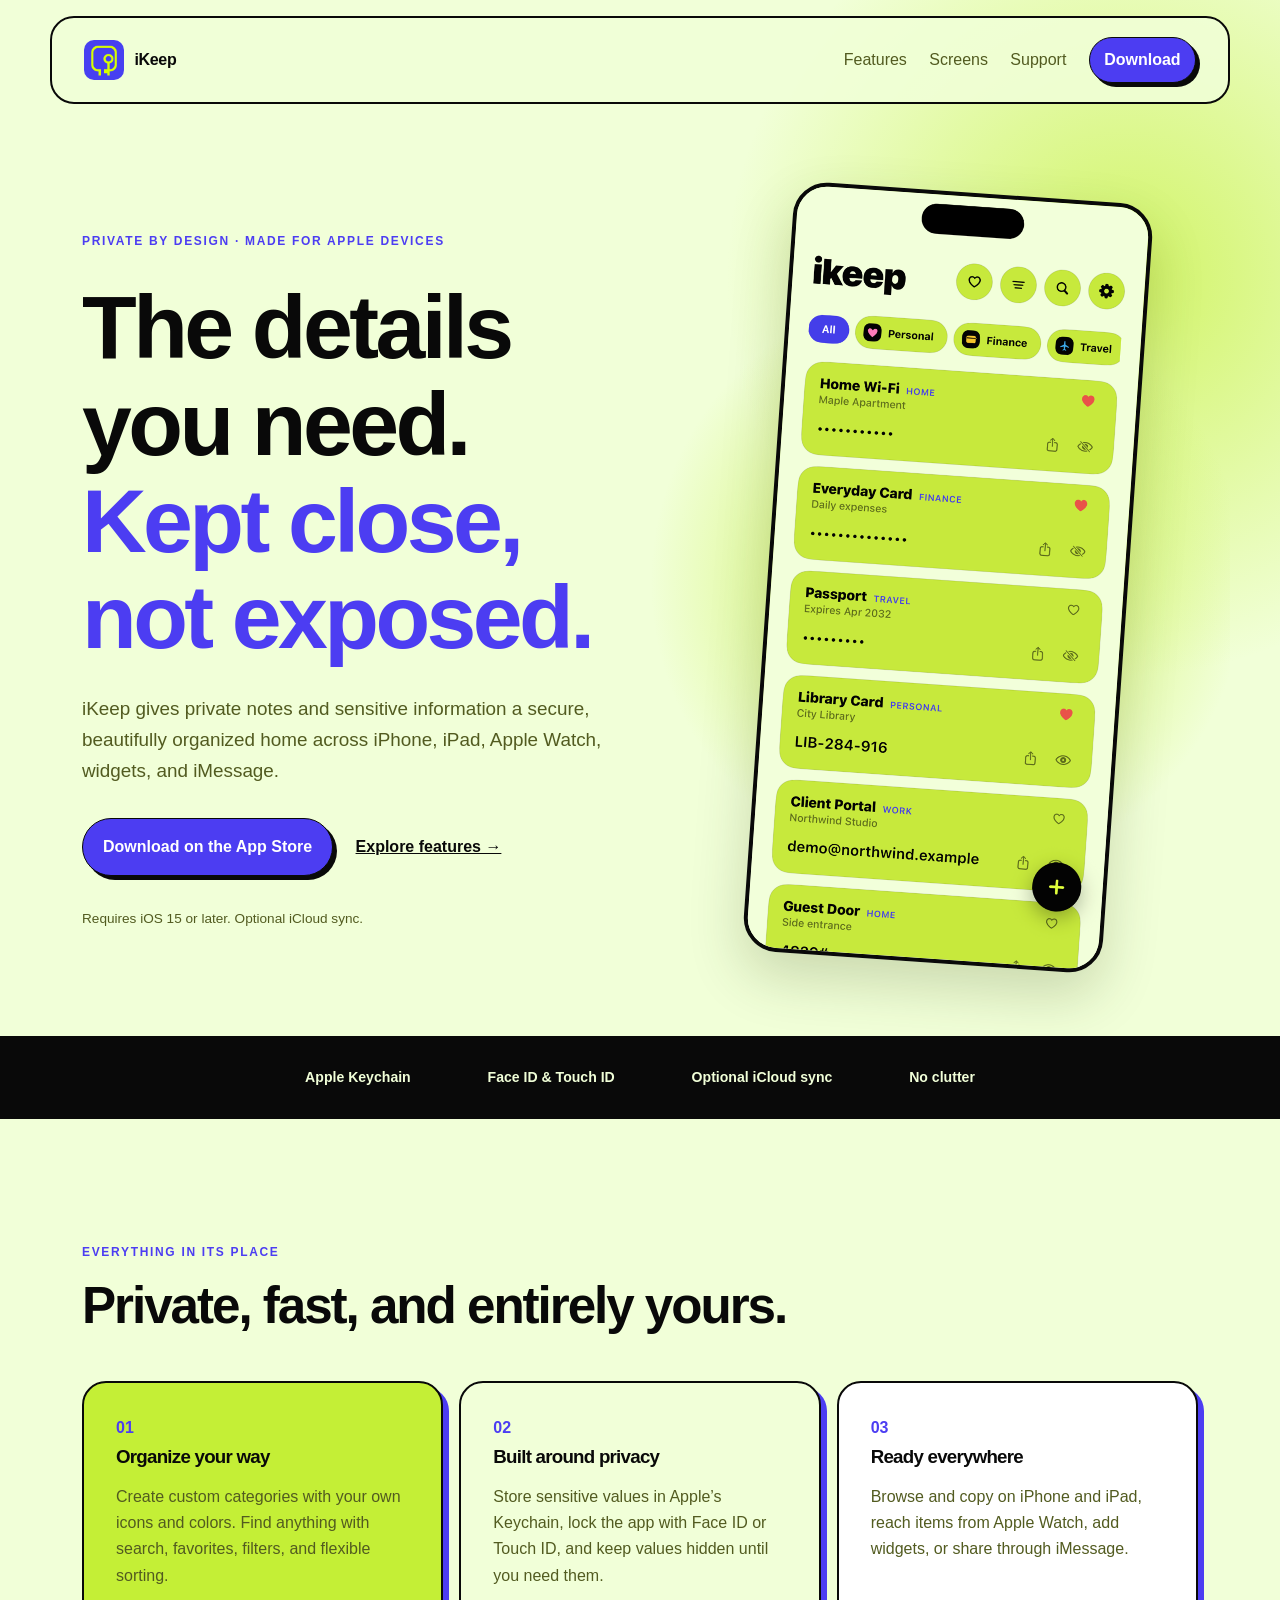
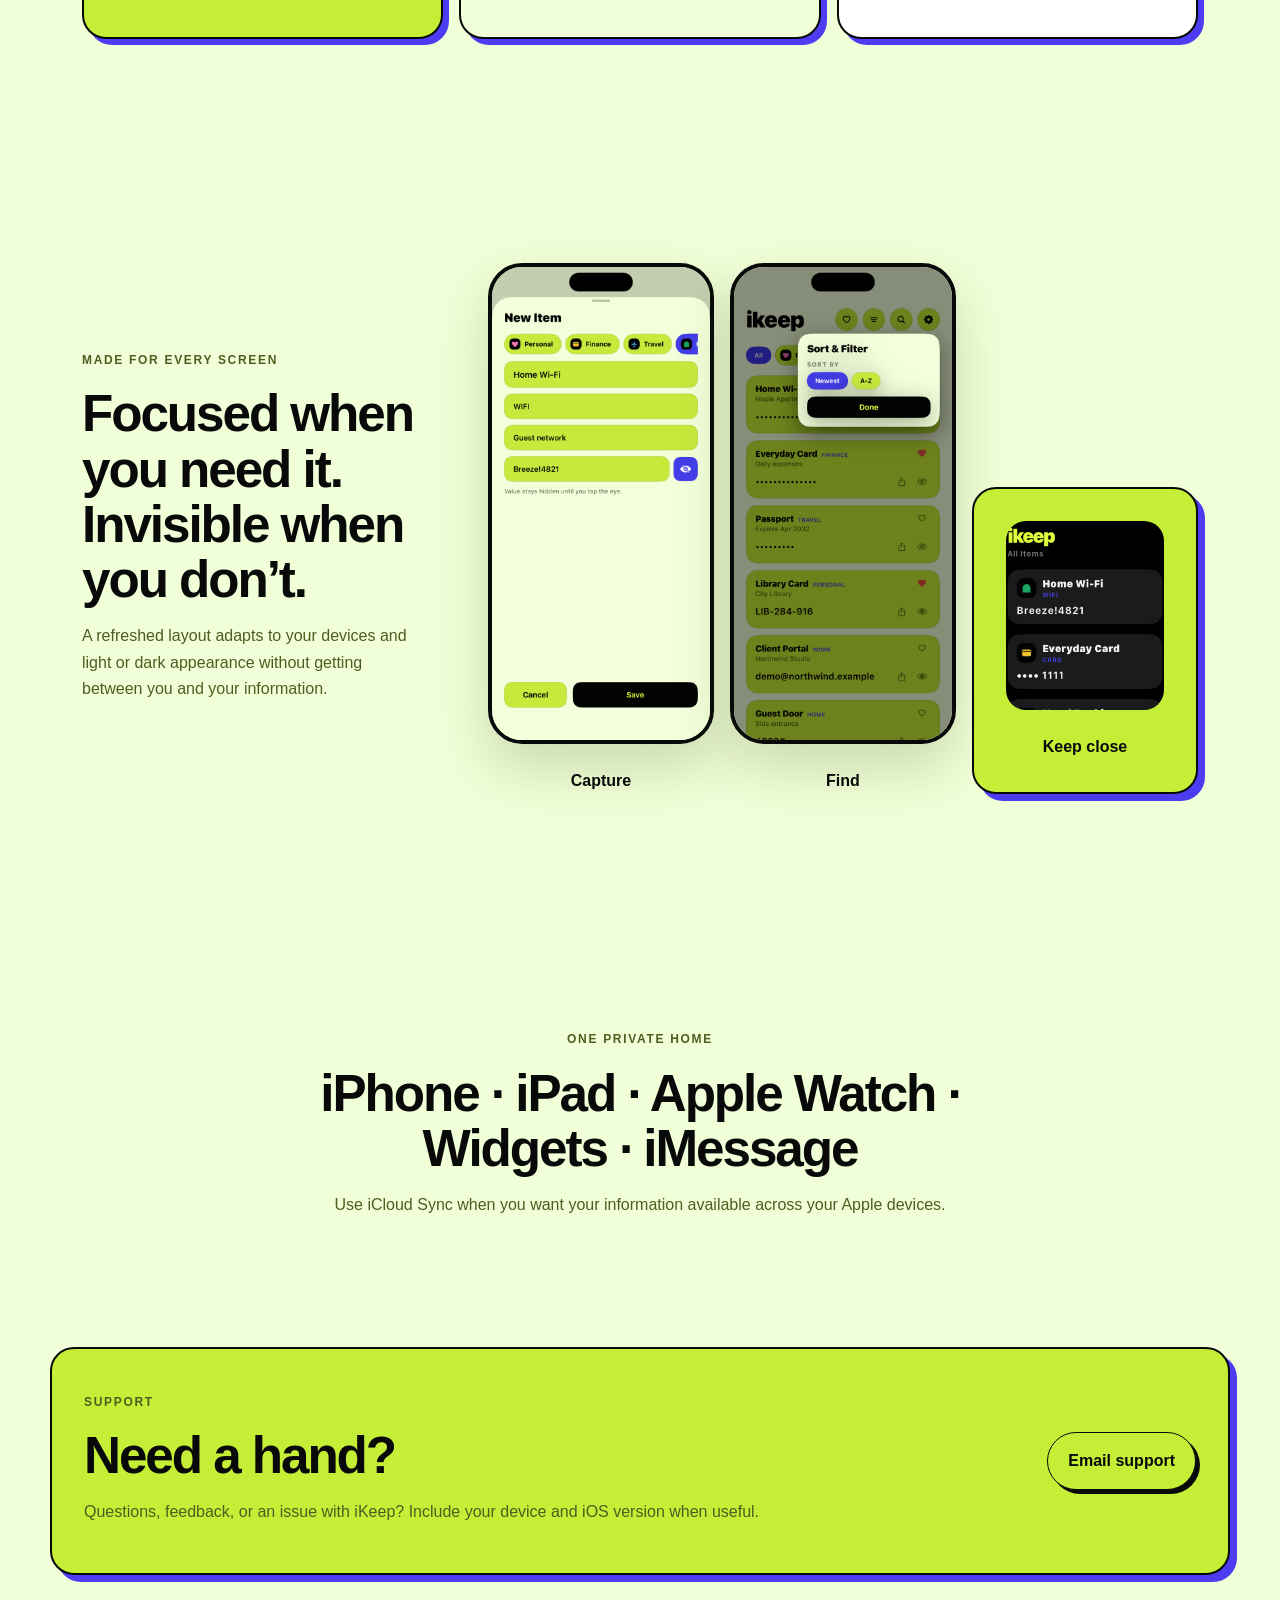
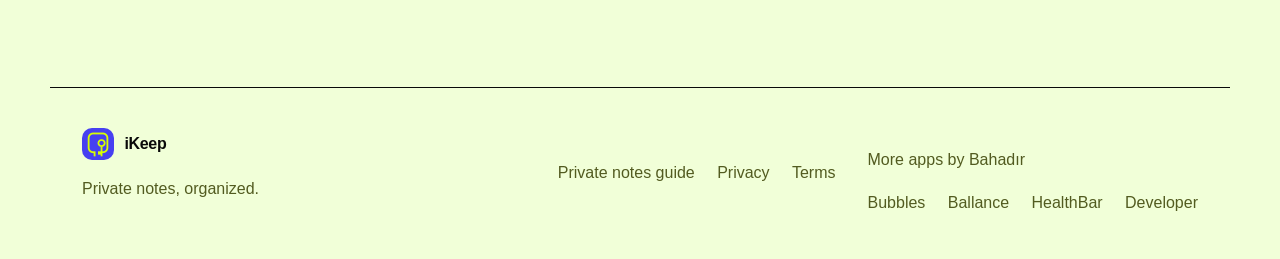
==== index.html @ 70a7da5b "Improve technical SEO and add private notes guide" ====
<!doctype html>
<html lang="en"><head><meta charset="utf-8"><meta name="viewport" content="width=device-width,initial-scale=1"><title>iKeep — Private Notes App for iPhone &amp; Apple Watch</title><meta name="description" content="Organize private notes and sensitive details with Apple Keychain, Face ID, optional iCloud sync, widgets, and Apple Watch access."><meta name="theme-color" content="#f1ffd8"><meta property="og:type" content="website"><meta property="og:site_name" content="iKeep"><meta property="og:locale" content="en_US"><meta property="og:title" content="iKeep — Private Notes App for Apple Devices"><meta property="og:description" content="Keep important personal information protected, organized, and ready across your Apple devices."><meta property="og:image" content="https://ikeep.bahadirsonmez.com/assets/images/og-image.png"><meta property="og:image:width" content="1200"><meta property="og:image:height" content="630"><meta property="og:image:alt" content="iKeep private notes app"><meta property="og:url" content="https://ikeep.bahadirsonmez.com/"><meta name="twitter:card" content="summary_large_image"><meta name="twitter:title" content="iKeep — Private Notes App for Apple Devices"><meta name="twitter:description" content="Private notes protected with Apple Keychain and biometric lock, available across your Apple devices."><meta name="twitter:image" content="https://ikeep.bahadirsonmez.com/assets/images/og-image.png"><meta name="twitter:image:alt" content="iKeep private notes app"><meta name="apple-itunes-app" content="app-id=6502346775, app-argument=https://ikeep.bahadirsonmez.com/"><link rel="canonical" href="https://ikeep.bahadirsonmez.com/"><link rel="icon" href="/assets/images/favicon.png"><link rel="stylesheet" href="/assets/site.css"><link rel="stylesheet" href="/assets/app-theme.css"><script type="application/ld+json">{"@context":"https://schema.org","@type":"SoftwareApplication","name":"iKeep","applicationCategory":"UtilitiesApplication","operatingSystem":"iOS 15 or later, iPadOS, watchOS","description":"A private notes app for organizing sensitive personal details across Apple devices with Apple Keychain, biometric lock, and optional iCloud sync.","image":"https://ikeep.bahadirsonmez.com/assets/images/app-icon.png","url":"https://ikeep.bahadirsonmez.com/","downloadUrl":"https://apps.apple.com/app/id6502346775","installUrl":"https://apps.apple.com/app/id6502346775","offers":{"@type":"Offer","price":"0","priceCurrency":"USD"},"author":{"@type":"Person","name":"Bahadır Sönmez","url":"https://bahadirsonmez.com/"}}</script></head>
<body><a class="skip" href="#main">Skip to content</a><header class="site-header"><a class="brand" href="/" aria-label="iKeep home"><img src="/assets/images/app-icon.png" alt="" width="40" height="40"><span>iKeep</span></a><nav aria-label="Primary"><a href="#features">Features</a><a href="#screens">Screens</a><a href="#support">Support</a><a class="button small" href="/download/">Download</a></nav></header>
<main id="main"><section class="hero"><div class="hero-copy"><p class="eyebrow">Private by design · Made for Apple devices</p><h1>The details you need.<br><span>Kept close, not exposed.</span></h1><p class="lede">iKeep gives private notes and sensitive information a secure, beautifully organized home across iPhone, iPad, Apple Watch, widgets, and iMessage.</p><div class="actions"><a class="button" href="/download/">Download on the App Store</a><a class="text-link" href="#features">Explore features →</a></div><p class="fine">Requires iOS 15 or later. Optional iCloud sync.</p></div><div class="hero-art"><div class="halo"></div><img class="phone hero-phone" src="/assets/images/iphone-home.png" alt="iKeep home screen with organized private items" width="430" height="932"></div></section>
<section class="trust" aria-label="Highlights"><p>Apple Keychain</p><p>Face ID &amp; Touch ID</p><p>Optional iCloud sync</p><p>No clutter</p></section>
<section id="features" class="section"><p class="eyebrow">Everything in its place</p><h2>Private, fast, and entirely yours.</h2><div class="grid"><article><span>01</span><h3>Organize your way</h3><p>Create custom categories with your own icons and colors. Find anything with search, favorites, filters, and flexible sorting.</p></article><article><span>02</span><h3>Built around privacy</h3><p>Store sensitive values in Apple’s Keychain, lock the app with Face ID or Touch ID, and keep values hidden until you need them.</p></article><article><span>03</span><h3>Ready everywhere</h3><p>Browse and copy on iPhone and iPad, reach items from Apple Watch, add widgets, or share through iMessage.</p></article></div></section>
<section id="screens" class="section showcase"><div><p class="eyebrow">Made for every screen</p><h2>Focused when you need it. Invisible when you don’t.</h2><p>A refreshed layout adapts to your devices and light or dark appearance without getting between you and your information.</p></div><div class="gallery" aria-label="iKeep screenshots"><figure><img class="phone" src="/assets/images/iphone-new-item.png" alt="Creating a private item in iKeep" loading="lazy"><figcaption>Capture</figcaption></figure><figure><img class="phone" src="/assets/images/iphone-sort.png" alt="Sorting and filtering items in iKeep" loading="lazy"><figcaption>Find</figcaption></figure><figure class="watch-card"><img src="/assets/images/watch.png" alt="iKeep item list on Apple Watch" loading="lazy"><figcaption>Keep close</figcaption></figure></div></section>
<section class="section platforms"><p class="eyebrow">One private home</p><h2>iPhone · iPad · Apple Watch · Widgets · iMessage</h2><p>Use iCloud Sync when you want your information available across your Apple devices.</p></section><section id="support" class="section support"><div><p class="eyebrow">Support</p><h2>Need a hand?</h2><p>Questions, feedback, or an issue with iKeep? Include your device and iOS version when useful.</p></div><a class="button secondary" href="mailto:sonmezbahad@gmail.com?subject=iKeep%20Support">Email support</a></section></main>
<footer><div><a class="brand" href="/"><img src="/assets/images/app-icon.png" alt="" width="32" height="32">iKeep</a><p>Private notes, organized.</p></div><nav aria-label="Explore"><a href="/private-notes-iphone/">Private notes guide</a><a href="/legal/privacy.html">Privacy</a><a href="/legal/terms.html">Terms</a></nav><div><p>More apps by Bahadır</p><nav aria-label="More apps by Bahadır Sönmez"><a href="https://bubbles.bahadirsonmez.com/">Bubbles</a><a href="https://ballance.bahadirsonmez.com/">Ballance</a><a href="https://healthbar.bahadirsonmez.com/">HealthBar</a><a href="https://bahadirsonmez.com/">Developer</a></nav></div></footer><script src="/assets/site.js" defer></script></body></html>
---- assets/site.css ----
:root{--ink:#101b36;--muted:#58647d;--paper:#f7f9ff;--card:#fff;--accent:#596cff;--line:#dfe5f3;--radius:24px;--shadow:0 28px 70px rgba(16,27,54,.13)}
*{box-sizing:border-box}
html{scroll-behavior:smooth}
body{margin:0;background:var(--paper);color:var(--ink);font:16px/1.65 ui-sans-serif,-apple-system,BlinkMacSystemFont,"Segoe UI",sans-serif}
img{max-width:100%;height:auto}
a{color:inherit}
.skip{position:fixed;left:1rem;top:-5rem;z-index:20;background:#fff;padding:.8rem 1rem;border-radius:10px}
.skip:focus{top:1rem}
.site-header{max-width:1180px;margin:auto;padding:1.2rem 2rem;display:flex;align-items:center;justify-content:space-between}
.brand{display:flex;align-items:center;gap:.65rem;text-decoration:none;font-weight:760;letter-spacing:-.02em}
.brand img{border-radius:10px}
.site-header nav,footer nav{display:flex;align-items:center;gap:1.4rem}
.site-header nav>a:not(.button),footer nav a{text-decoration:none;color:var(--muted)}
.hero{max-width:1180px;min-height:720px;margin:auto;padding:5.5rem 2rem 4rem;display:grid;grid-template-columns:1.05fr .95fr;align-items:center;gap:4rem;overflow:hidden}
.eyebrow{text-transform:uppercase;letter-spacing:.14em;font-size:.75rem;font-weight:760;color:var(--accent)}
h1,h2,h3{line-height:1.08;letter-spacing:-.04em;margin:.3em 0}
h1{font-size:clamp(3rem,7vw,6.2rem)}
h1 span{color:var(--accent)}
h2{font-size:clamp(2.2rem,4vw,4rem);max-width:800px}
.lede{font-size:1.18rem;color:var(--muted);max-width:620px}
.actions{display:flex;gap:1.4rem;align-items:center;margin:2rem 0}
.button{display:inline-flex;justify-content:center;align-items:center;background:var(--ink);color:#fff;text-decoration:none;padding:.9rem 1.25rem;border-radius:999px;font-weight:680;border:1px solid var(--ink)}
.button.small{padding:.55rem .9rem}
.button.secondary{background:transparent;color:var(--ink)}
.text-link{font-weight:680}
.fine{color:var(--muted);font-size:.85rem}
.hero-art{position:relative;text-align:center}
.halo{position:absolute;inset:8% -10%;background:radial-gradient(circle,var(--accent) 0,transparent 65%);opacity:.22}
.phone{border-radius:34px;box-shadow:var(--shadow)}
.hero-phone{position:relative;width:min(360px,80vw);transform:rotate(4deg)}
.trust{border-block:1px solid var(--line);display:flex;justify-content:center;gap:clamp(1rem,6vw,5rem);padding:1rem 2rem;flex-wrap:wrap;color:var(--muted);font-size:.88rem}
.section{max-width:1180px;margin:auto;padding:7rem 2rem}
.grid{display:grid;grid-template-columns:repeat(3,1fr);gap:1rem;margin-top:3rem}
.grid article,.support,.watch-card{background:var(--card);border:1px solid var(--line);border-radius:var(--radius);padding:2rem}
.grid span{color:var(--accent);font-weight:800}
.grid p,.showcase>div>p,.platforms>p,.support p,footer p{color:var(--muted)}
.showcase{display:grid;grid-template-columns:.65fr 1.35fr;gap:4rem;align-items:center}
.gallery{display:grid;grid-template-columns:repeat(3,1fr);gap:1rem;align-items:end}
.gallery figure{margin:0;text-align:center}
.gallery figcaption{margin-top:1rem;font-weight:700}
.watch-card img{border-radius:20px}
.platforms{text-align:center}
.platforms h2{margin-inline:auto}
.support{display:flex;align-items:center;justify-content:space-between;margin-bottom:7rem}
footer{border-top:1px solid var(--line);max-width:1180px;margin:auto;padding:2.5rem 2rem;display:grid;grid-template-columns:1fr auto auto;gap:2rem;align-items:center}
.download{max-width:720px;margin:10vh auto;padding:3rem 2rem;text-align:center}
.download>img{border-radius:24px}
.copy{border:0;background:none;text-decoration:underline;font:inherit;cursor:pointer}
@media(max-width:800px){.site-header nav>a:not(.button){display:none}
.hero,.showcase{grid-template-columns:1fr}
.hero{padding-top:3rem;text-align:center}
.actions{justify-content:center;flex-wrap:wrap}
.hero-art{order:-1}
.hero-phone{width:220px}
.grid{grid-template-columns:1fr}
.gallery{overflow:auto}
.gallery figure{min-width:170px}
.support,footer{display:flex;flex-direction:column;align-items:flex-start}
.section{padding-block:4.5rem}
}
@media(prefers-reduced-motion:reduce){html{scroll-behavior:auto}
.hero-phone{transform:none}
}
.usecase-hero{min-height:640px}.faq-list{max-width:860px;margin:2.5rem 0}.faq-list details{background:var(--card);border:2px solid var(--ink);border-radius:18px;padding:1.1rem 1.3rem;margin:.8rem 0}.faq-list summary{font-weight:760;cursor:pointer}.faq-list details p{color:var(--muted);margin-bottom:.2rem}
:root{--ink:#090909;--muted:#525b20;--paper:#f1ffd8;--card:#c4ef36;--accent:#4c3df2;--line:#a9cf2f;--shadow:0 24px 55px rgba(52,66,12,.2)}
body{background:radial-gradient(circle at 88% 8%,rgba(196,239,54,.7),transparent 25rem),var(--paper)}
.site-header{margin-top:1rem;background:rgba(241,255,216,.88);border:2px solid var(--ink);border-radius:24px;position:relative;z-index:4}.button{background:var(--accent);border-color:var(--ink);box-shadow:4px 4px 0 var(--ink)}.button.secondary{background:var(--card);color:var(--ink)}.hero h1 span{color:var(--accent)}
.halo{background:radial-gradient(circle,var(--card) 0,transparent 67%);opacity:.88}.trust{background:var(--ink);border:0;color:var(--paper);font-weight:720}.grid article{border:2px solid var(--ink);box-shadow:6px 6px 0 var(--accent)}.grid article:nth-child(2){background:var(--paper)}.grid article:nth-child(3){background:#fff}.watch-card,.support{border:2px solid var(--ink);box-shadow:7px 7px 0 var(--accent)}.phone{border:4px solid var(--ink)}footer{border-color:var(--ink)}
@media(max-width:1200px){.site-header{margin-inline:1rem}}
---- assets/app-theme.css ----
/* App-aligned overrides are appended to site.css. Kept as a stable linked asset. */
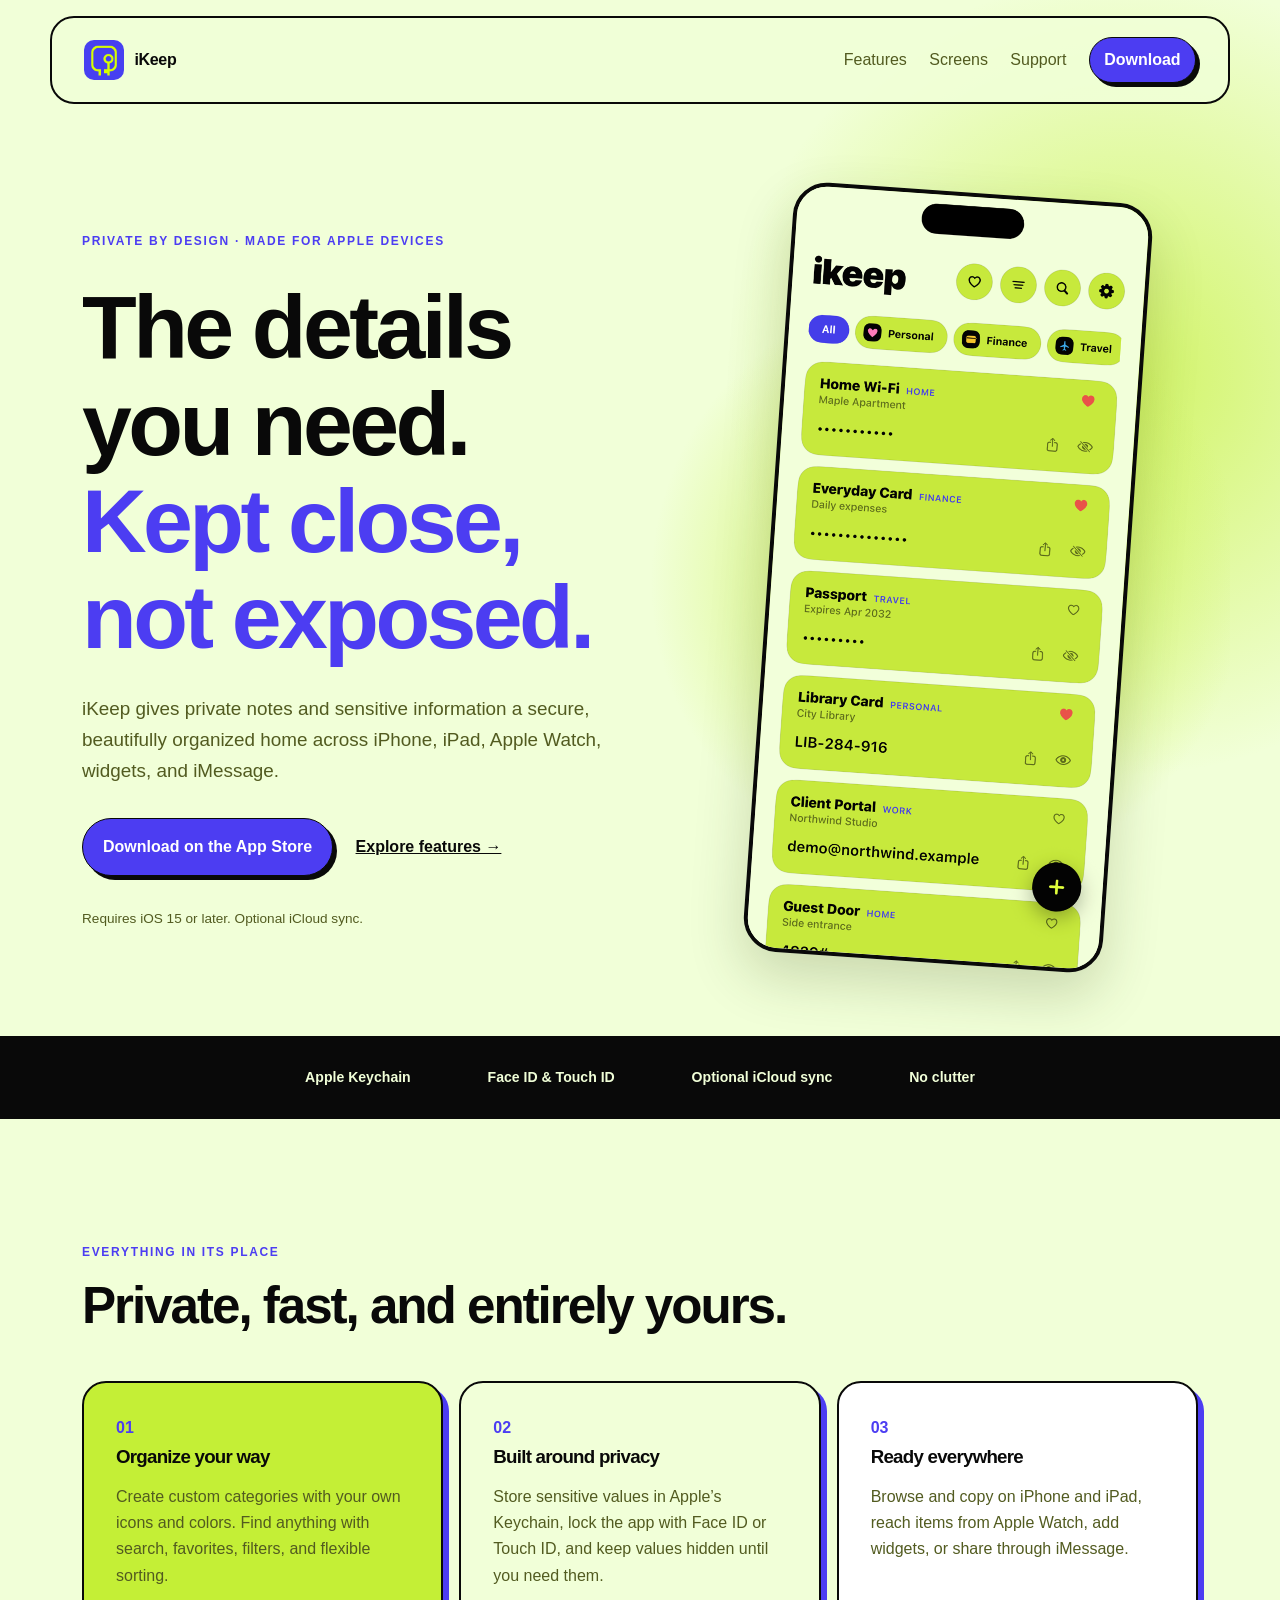
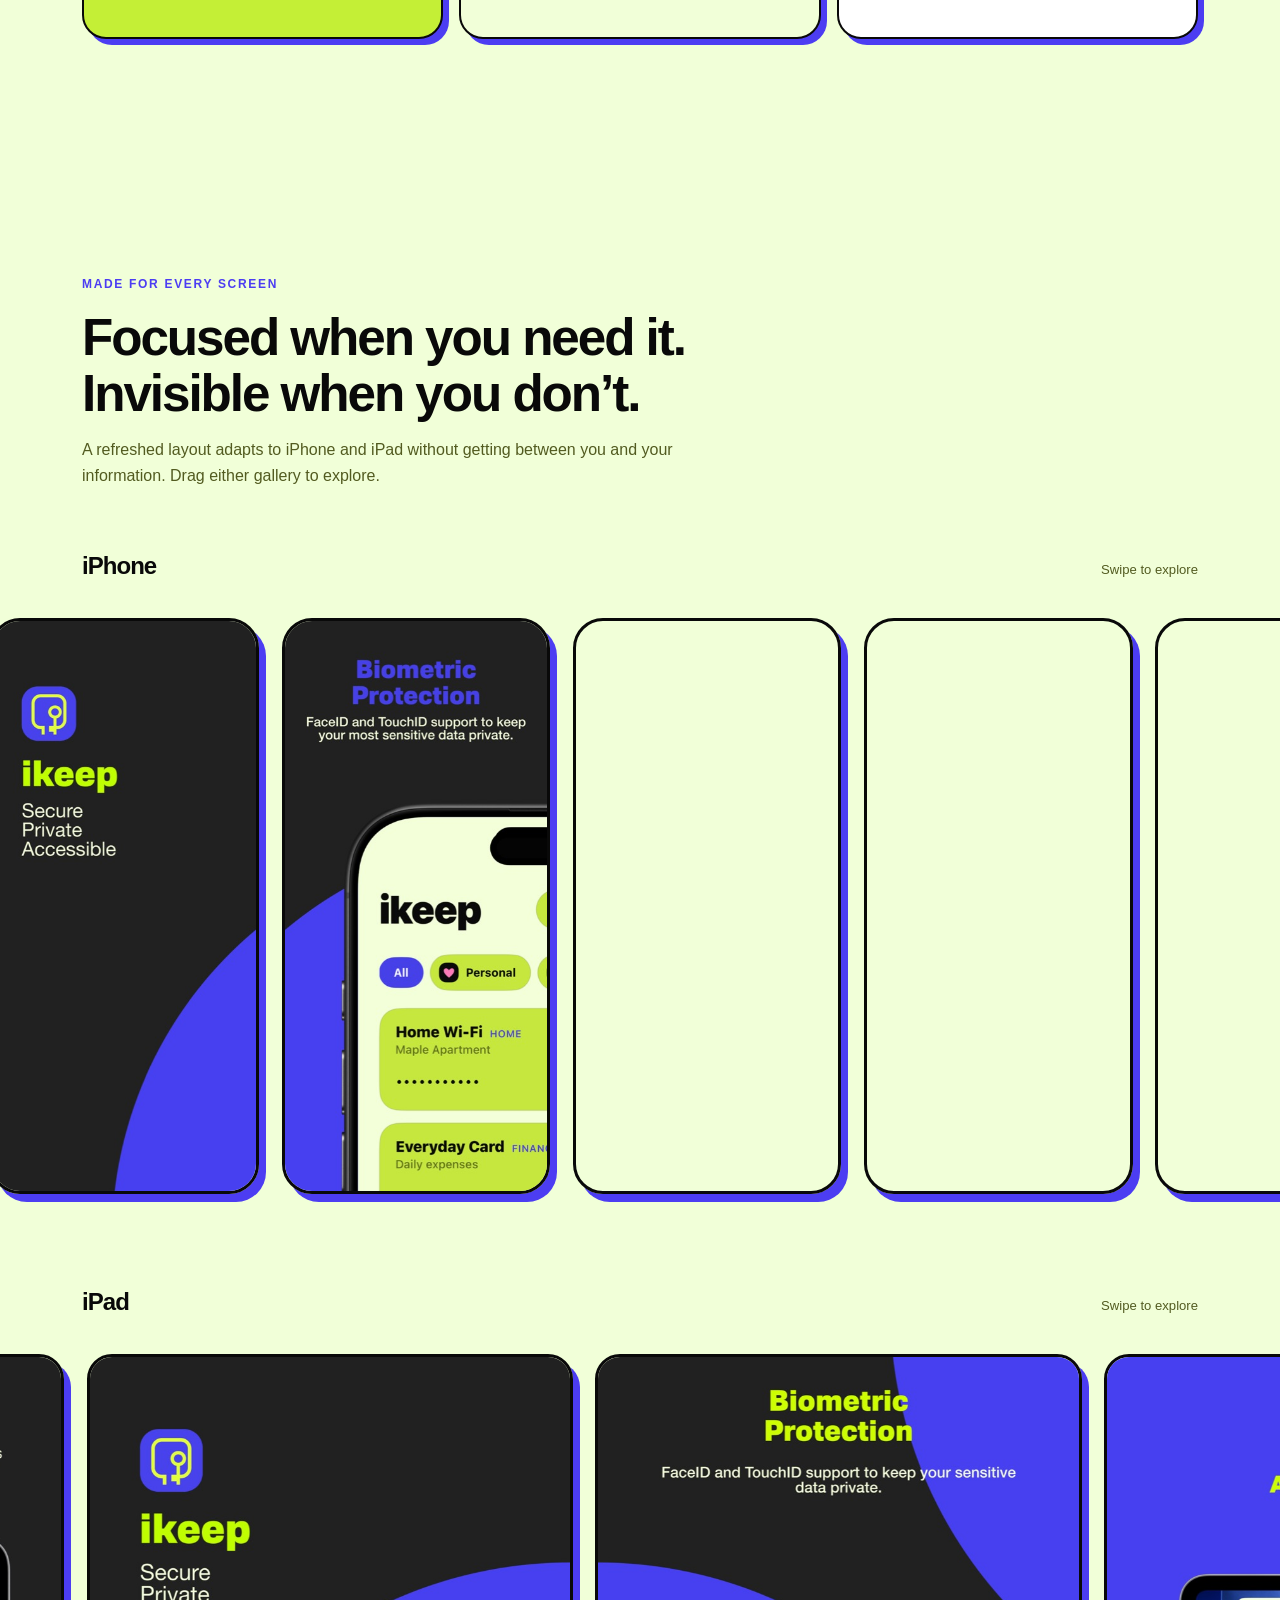
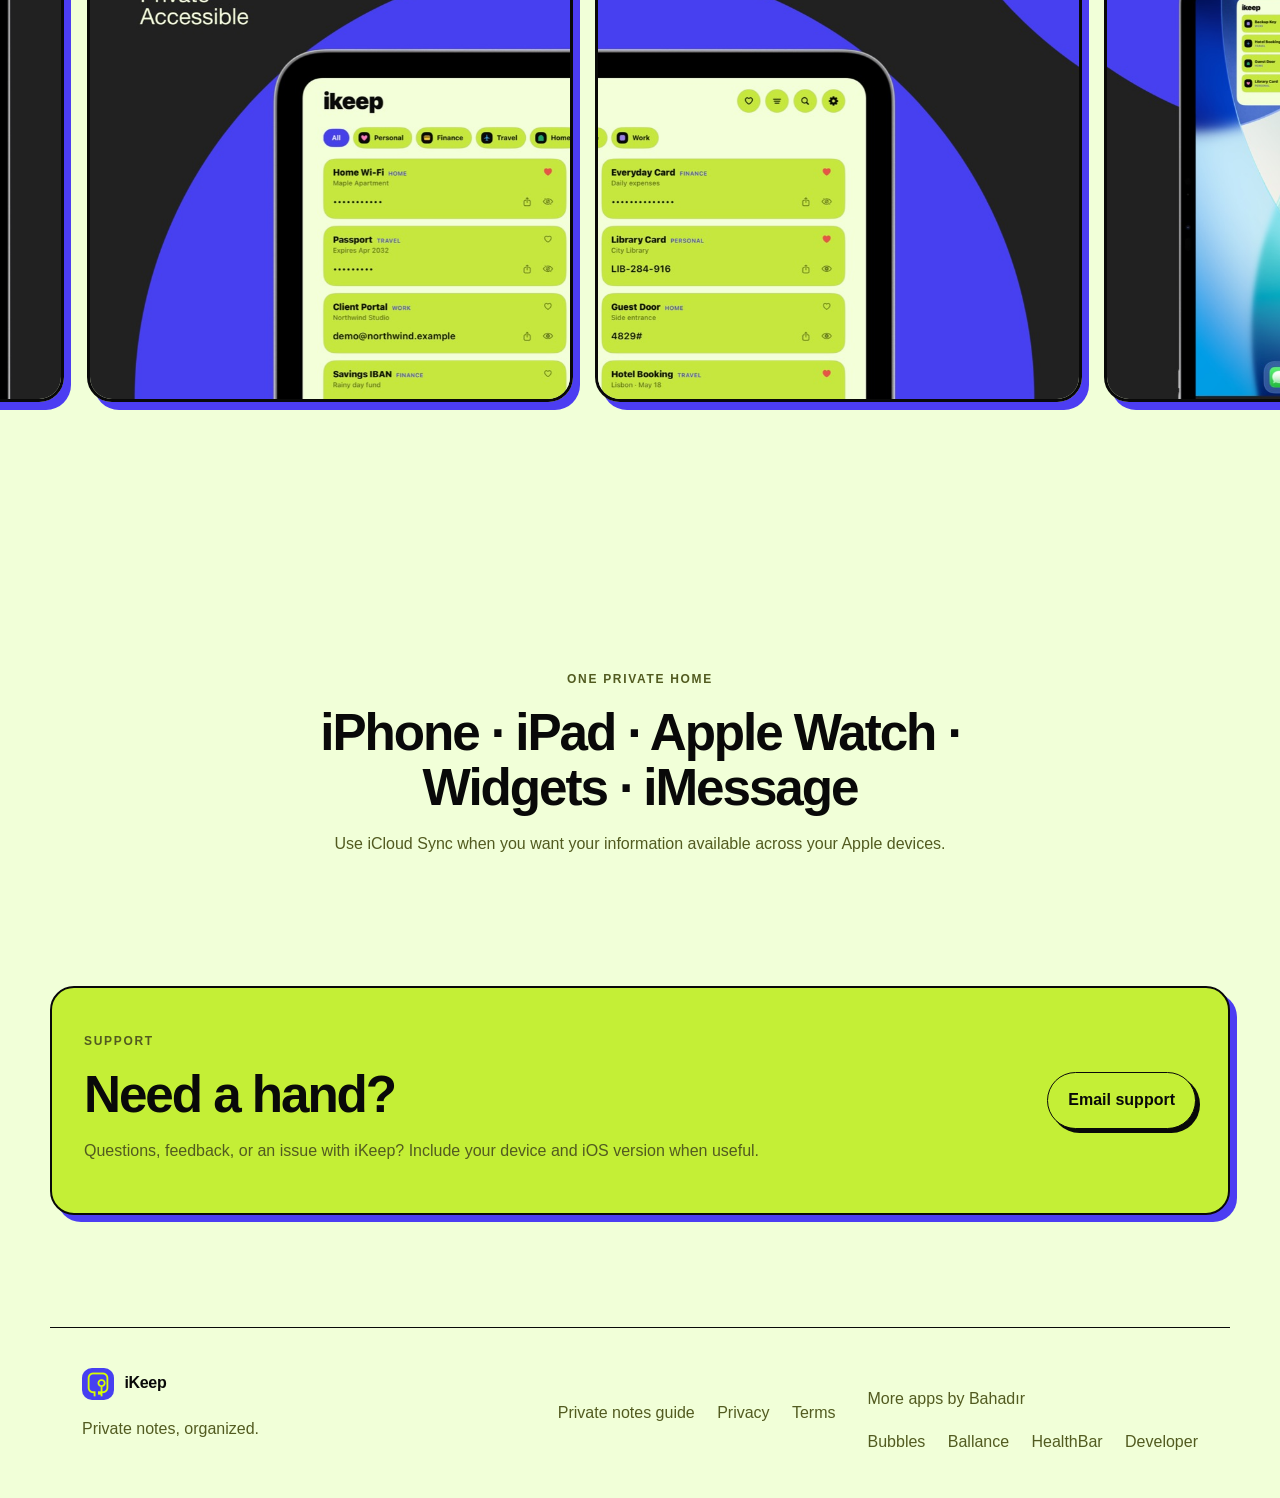
==== commit 6ce6718f: "feat: add interactive App Store carousels" ====
--- a/index.html
+++ b/index.html
@@ -1,9 +1,9 @@
 <!doctype html>
 <html lang="en"><head><meta charset="utf-8"><meta name="viewport" content="width=device-width,initial-scale=1"><title>iKeep — Private Notes App for iPhone &amp; Apple Watch</title><meta name="description" content="Organize private notes and sensitive details with Apple Keychain, Face ID, optional iCloud sync, widgets, and Apple Watch access."><meta name="theme-color" content="#f1ffd8"><meta property="og:type" content="website"><meta property="og:site_name" content="iKeep"><meta property="og:locale" content="en_US"><meta property="og:title" content="iKeep — Private Notes App for Apple Devices"><meta property="og:description" content="Keep important personal information protected, organized, and ready across your Apple devices."><meta property="og:image" content="https://ikeep.bahadirsonmez.com/assets/images/og-image.png"><meta property="og:image:width" content="1200"><meta property="og:image:height" content="630"><meta property="og:image:alt" content="iKeep private notes app"><meta property="og:url" content="https://ikeep.bahadirsonmez.com/"><meta name="twitter:card" content="summary_large_image"><meta name="twitter:title" content="iKeep — Private Notes App for Apple Devices"><meta name="twitter:description" content="Private notes protected with Apple Keychain and biometric lock, available across your Apple devices."><meta name="twitter:image" content="https://ikeep.bahadirsonmez.com/assets/images/og-image.png"><meta name="twitter:image:alt" content="iKeep private notes app"><meta name="apple-itunes-app" content="app-id=6502346775, app-argument=https://ikeep.bahadirsonmez.com/"><link rel="canonical" href="https://ikeep.bahadirsonmez.com/"><link rel="icon" href="/assets/images/favicon.png"><link rel="stylesheet" href="/assets/site.css"><link rel="stylesheet" href="/assets/app-theme.css"><script type="application/ld+json">{"@context":"https://schema.org","@type":"SoftwareApplication","name":"iKeep","applicationCategory":"UtilitiesApplication","operatingSystem":"iOS 15 or later, iPadOS, watchOS","description":"A private notes app for organizing sensitive personal details across Apple devices with Apple Keychain, biometric lock, and optional iCloud sync.","image":"https://ikeep.bahadirsonmez.com/assets/images/app-icon.png","url":"https://ikeep.bahadirsonmez.com/","downloadUrl":"https://apps.apple.com/app/id6502346775","installUrl":"https://apps.apple.com/app/id6502346775","offers":{"@type":"Offer","price":"0","priceCurrency":"USD"},"author":{"@type":"Person","name":"Bahadır Sönmez","url":"https://bahadirsonmez.com/"}}</script></head>
-<body><a class="skip" href="#main">Skip to content</a><header class="site-header"><a class="brand" href="/" aria-label="iKeep home"><img src="/assets/images/app-icon.png" alt="" width="40" height="40"><span>iKeep</span></a><nav aria-label="Primary"><a href="#features">Features</a><a href="#screens">Screens</a><a href="#support">Support</a><a class="button small" href="/download/">Download</a></nav></header>
-<main id="main"><section class="hero"><div class="hero-copy"><p class="eyebrow">Private by design · Made for Apple devices</p><h1>The details you need.<br><span>Kept close, not exposed.</span></h1><p class="lede">iKeep gives private notes and sensitive information a secure, beautifully organized home across iPhone, iPad, Apple Watch, widgets, and iMessage.</p><div class="actions"><a class="button" href="/download/">Download on the App Store</a><a class="text-link" href="#features">Explore features →</a></div><p class="fine">Requires iOS 15 or later. Optional iCloud sync.</p></div><div class="hero-art"><div class="halo"></div><img class="phone hero-phone" src="/assets/images/iphone-home.png" alt="iKeep home screen with organized private items" width="430" height="932"></div></section>
+<body><a class="skip" href="#main">Skip to content</a><header class="site-header"><a class="brand" href="/" aria-label="iKeep home"><img src="/assets/images/app-icon.png" alt="" width="40" height="40"><span>iKeep</span></a><nav aria-label="Primary"><a href="#features">Features</a><a href="#screens">Screens</a><a href="#support">Support</a><a class="button small" href="https://apps.apple.com/app/id6502346775">Download</a></nav></header>
+<main id="main"><section class="hero"><div class="hero-copy"><p class="eyebrow">Private by design · Made for Apple devices</p><h1>The details you need.<br><span>Kept close, not exposed.</span></h1><p class="lede">iKeep gives private notes and sensitive information a secure, beautifully organized home across iPhone, iPad, Apple Watch, widgets, and iMessage.</p><div class="actions"><a class="button" href="https://apps.apple.com/app/id6502346775">Download on the App Store</a><a class="text-link" href="#features">Explore features →</a></div><p class="fine">Requires iOS 15 or later. Optional iCloud sync.</p></div><div class="hero-art"><div class="halo"></div><img class="phone hero-phone" src="/assets/images/iphone-home.png" alt="iKeep home screen with organized private items" width="430" height="932"></div></section>
 <section class="trust" aria-label="Highlights"><p>Apple Keychain</p><p>Face ID &amp; Touch ID</p><p>Optional iCloud sync</p><p>No clutter</p></section>
 <section id="features" class="section"><p class="eyebrow">Everything in its place</p><h2>Private, fast, and entirely yours.</h2><div class="grid"><article><span>01</span><h3>Organize your way</h3><p>Create custom categories with your own icons and colors. Find anything with search, favorites, filters, and flexible sorting.</p></article><article><span>02</span><h3>Built around privacy</h3><p>Store sensitive values in Apple’s Keychain, lock the app with Face ID or Touch ID, and keep values hidden until you need them.</p></article><article><span>03</span><h3>Ready everywhere</h3><p>Browse and copy on iPhone and iPad, reach items from Apple Watch, add widgets, or share through iMessage.</p></article></div></section>
-<section id="screens" class="section showcase"><div><p class="eyebrow">Made for every screen</p><h2>Focused when you need it. Invisible when you don’t.</h2><p>A refreshed layout adapts to your devices and light or dark appearance without getting between you and your information.</p></div><div class="gallery" aria-label="iKeep screenshots"><figure><img class="phone" src="/assets/images/iphone-new-item.png" alt="Creating a private item in iKeep" loading="lazy"><figcaption>Capture</figcaption></figure><figure><img class="phone" src="/assets/images/iphone-sort.png" alt="Sorting and filtering items in iKeep" loading="lazy"><figcaption>Find</figcaption></figure><figure class="watch-card"><img src="/assets/images/watch.png" alt="iKeep item list on Apple Watch" loading="lazy"><figcaption>Keep close</figcaption></figure></div></section>
+<section id="screens" class="section screenshot-showcase"><div class="screens-intro"><p class="eyebrow">Made for every screen</p><h2>Focused when you need it. Invisible when you don’t.</h2><p>A refreshed layout adapts to iPhone and iPad without getting between you and your information. Drag either gallery to explore.</p></div><div class="screenshot-group"><div class="screenshot-heading"><h3>iPhone</h3><span>Swipe to explore</span></div><div class="screenshot-rail" data-carousel tabindex="0" aria-label="iKeep iPhone screenshots. Scroll horizontally to browse."><div class="screenshot-track"><img src="/assets/images/screenshots/iphone/01_slice_1.jpg" alt="iKeep App Store screenshot showing private items on iPhone" width="415" height="900" loading="eager" decoding="async"><img src="/assets/images/screenshots/iphone/01_slice_2.jpg" alt="iKeep App Store screenshot showing item organization on iPhone" width="415" height="900" loading="lazy" decoding="async"><img src="/assets/images/screenshots/iphone/01_slice_3.jpg" alt="iKeep App Store screenshot showing categories on iPhone" width="415" height="900" loading="lazy" decoding="async"><img src="/assets/images/screenshots/iphone/01_slice_4.jpg" alt="iKeep App Store screenshot showing secure details on iPhone" width="415" height="900" loading="lazy" decoding="async"><img src="/assets/images/screenshots/iphone/01_slice_5.jpg" alt="iKeep App Store screenshot showing iCloud features on iPhone" width="415" height="900" loading="lazy" decoding="async"><img src="/assets/images/screenshots/iphone/01_slice_6.jpg" alt="iKeep App Store screenshot showing widgets on iPhone" width="415" height="900" loading="lazy" decoding="async"><img src="/assets/images/screenshots/iphone/01_slice_7.jpg" alt="iKeep App Store screenshot showing Apple device support" width="415" height="900" loading="lazy" decoding="async"></div></div></div><div class="screenshot-group ipad"><div class="screenshot-heading"><h3>iPad</h3><span>Swipe to explore</span></div><div class="screenshot-rail" data-carousel data-direction="reverse" tabindex="0" aria-label="iKeep iPad screenshots. Scroll horizontally to browse."><div class="screenshot-track"><img src="/assets/images/screenshots/ipad/01_slice_1.jpg" alt="iKeep App Store screenshot showing private items on iPad" width="749" height="1000" loading="lazy" decoding="async"><img src="/assets/images/screenshots/ipad/01_slice_2.jpg" alt="iKeep App Store screenshot showing item organization on iPad" width="749" height="1000" loading="lazy" decoding="async"><img src="/assets/images/screenshots/ipad/01_slice_3.jpg" alt="iKeep App Store screenshot showing categories on iPad" width="749" height="1000" loading="lazy" decoding="async"><img src="/assets/images/screenshots/ipad/01_slice_4.jpg" alt="iKeep App Store screenshot showing secure details on iPad" width="749" height="1000" loading="lazy" decoding="async"><img src="/assets/images/screenshots/ipad/01_slice_5.jpg" alt="iKeep App Store screenshot showing iCloud features on iPad" width="749" height="1000" loading="lazy" decoding="async"><img src="/assets/images/screenshots/ipad/01_slice_6.jpg" alt="iKeep App Store screenshot showing Apple device support on iPad" width="749" height="1000" loading="lazy" decoding="async"></div></div></div></section>
 <section class="section platforms"><p class="eyebrow">One private home</p><h2>iPhone · iPad · Apple Watch · Widgets · iMessage</h2><p>Use iCloud Sync when you want your information available across your Apple devices.</p></section><section id="support" class="section support"><div><p class="eyebrow">Support</p><h2>Need a hand?</h2><p>Questions, feedback, or an issue with iKeep? Include your device and iOS version when useful.</p></div><a class="button secondary" href="mailto:sonmezbahad@gmail.com?subject=iKeep%20Support">Email support</a></section></main>
-<footer><div><a class="brand" href="/"><img src="/assets/images/app-icon.png" alt="" width="32" height="32">iKeep</a><p>Private notes, organized.</p></div><nav aria-label="Explore"><a href="/private-notes-iphone/">Private notes guide</a><a href="/legal/privacy.html">Privacy</a><a href="/legal/terms.html">Terms</a></nav><div><p>More apps by Bahadır</p><nav aria-label="More apps by Bahadır Sönmez"><a href="https://bubbles.bahadirsonmez.com/">Bubbles</a><a href="https://ballance.bahadirsonmez.com/">Ballance</a><a href="https://healthbar.bahadirsonmez.com/">HealthBar</a><a href="https://bahadirsonmez.com/">Developer</a></nav></div></footer><script src="/assets/site.js" defer></script></body></html>
+<footer><div><a class="brand" href="/"><img src="/assets/images/app-icon.png" alt="" width="32" height="32">iKeep</a><p>Private notes, organized.</p></div><nav aria-label="Explore"><a href="/private-notes-iphone/">Private notes guide</a><a href="/legal/privacy.html">Privacy</a><a href="/legal/terms.html">Terms</a></nav><div><p>More apps by Bahadır</p><nav aria-label="More apps by Bahadır Sönmez"><a href="https://bubbles.bahadirsonmez.com/">Bubbles</a><a href="https://ballance.bahadirsonmez.com/">Ballance</a><a href="https://healthbar.bahadirsonmez.com/">HealthBar</a><a href="https://bahadirsonmez.com/">Developer</a></nav></div></footer><script src="/assets/site.js" defer></script><!-- Cloudflare Web Analytics --><script type="module" src="https://static.cloudflareinsights.com/beacon.min.js" data-cf-beacon='{"token":"b08214100473499db5d2655d0c62cd89"}'></script><!-- End Cloudflare Web Analytics --></body></html>
--- a/assets/site.css
+++ b/assets/site.css
@@ -62,6 +62,9 @@
 .hero-phone{transform:none}
 }
 .usecase-hero{min-height:640px}.faq-list{max-width:860px;margin:2.5rem 0}.faq-list details{background:var(--card);border:2px solid var(--ink);border-radius:18px;padding:1.1rem 1.3rem;margin:.8rem 0}.faq-list summary{font-weight:760;cursor:pointer}.faq-list details p{color:var(--muted);margin-bottom:.2rem}
+.screenshot-showcase{max-width:none;padding-inline:0;overflow:hidden}.screens-intro{max-width:1180px;margin:0 auto 3.5rem;padding-inline:2rem}.screens-intro>p:last-child{max-width:650px;color:var(--muted)}.screenshot-group+.screenshot-group{margin-top:3.5rem}.screenshot-heading{max-width:1180px;margin:0 auto 1rem;padding-inline:2rem;display:flex;align-items:baseline;justify-content:space-between}.screenshot-heading h3{font-size:1.5rem}.screenshot-heading span{color:var(--muted);font-size:.82rem}.screenshot-rail{overflow-x:auto;overscroll-behavior-inline:contain;scrollbar-width:none;cursor:grab;touch-action:pan-x;padding:1rem 0 2rem}.screenshot-rail::-webkit-scrollbar{display:none}.screenshot-rail:active{cursor:grabbing}.screenshot-track{display:flex;width:max-content;gap:clamp(.8rem,1.8vw,1.4rem);padding-right:clamp(.8rem,1.8vw,1.4rem)}.screenshot-track img{display:block;flex:none;width:clamp(190px,21vw,285px);height:auto;border:3px solid var(--ink);border-radius:30px;box-shadow:7px 8px 0 var(--accent);user-select:none;-webkit-user-drag:none}.screenshot-group.ipad .screenshot-track img{width:clamp(300px,38vw,510px);border-radius:25px}.screenshot-rail.is-paused .screenshot-heading{opacity:.7}
+@media(max-width:800px){.screens-intro{margin-bottom:2.5rem}.screenshot-group+.screenshot-group{margin-top:2.5rem}.screenshot-track img{width:205px;border-radius:23px}.screenshot-group.ipad .screenshot-track img{width:310px;border-radius:20px}}
+@media(prefers-reduced-motion:reduce){.screenshot-heading span{display:none}}
 :root{--ink:#090909;--muted:#525b20;--paper:#f1ffd8;--card:#c4ef36;--accent:#4c3df2;--line:#a9cf2f;--shadow:0 24px 55px rgba(52,66,12,.2)}
 body{background:radial-gradient(circle at 88% 8%,rgba(196,239,54,.7),transparent 25rem),var(--paper)}
 .site-header{margin-top:1rem;background:rgba(241,255,216,.88);border:2px solid var(--ink);border-radius:24px;position:relative;z-index:4}.button{background:var(--accent);border-color:var(--ink);box-shadow:4px 4px 0 var(--ink)}.button.secondary{background:var(--card);color:var(--ink)}.hero h1 span{color:var(--accent)}
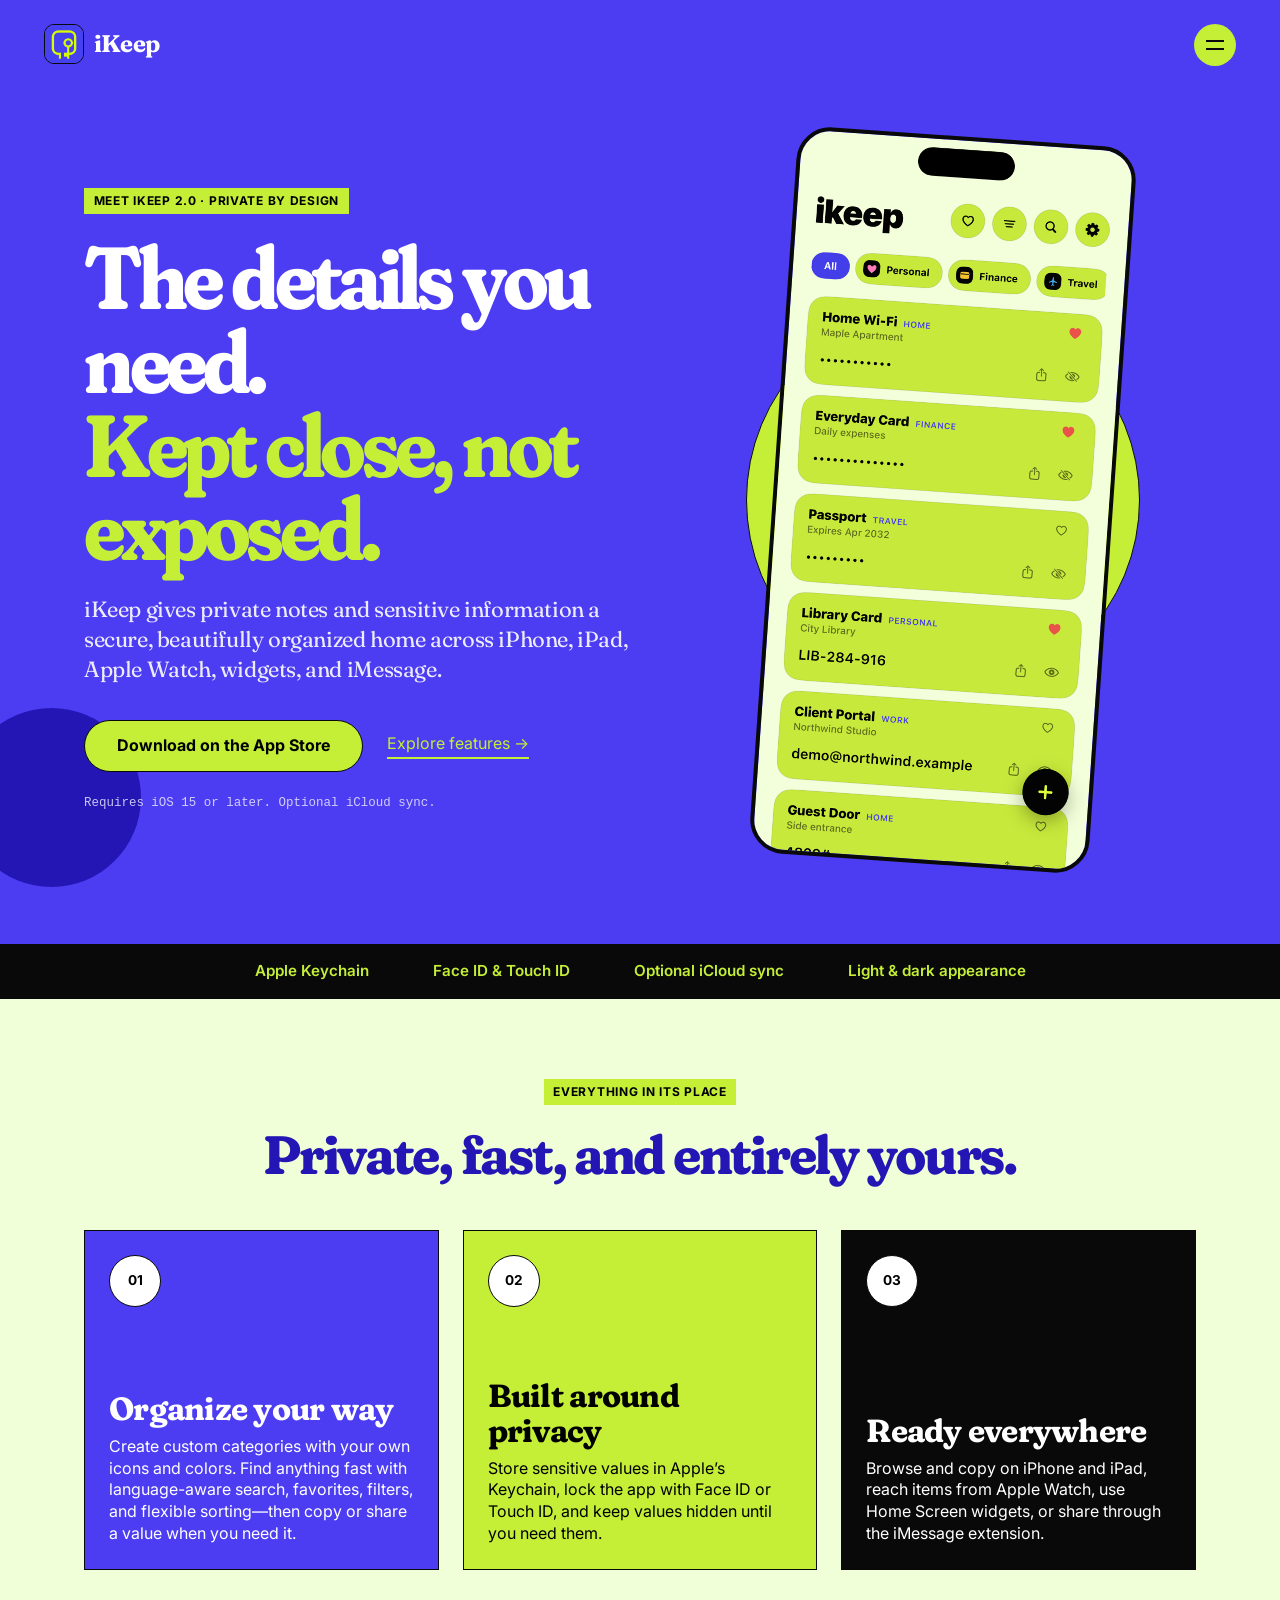
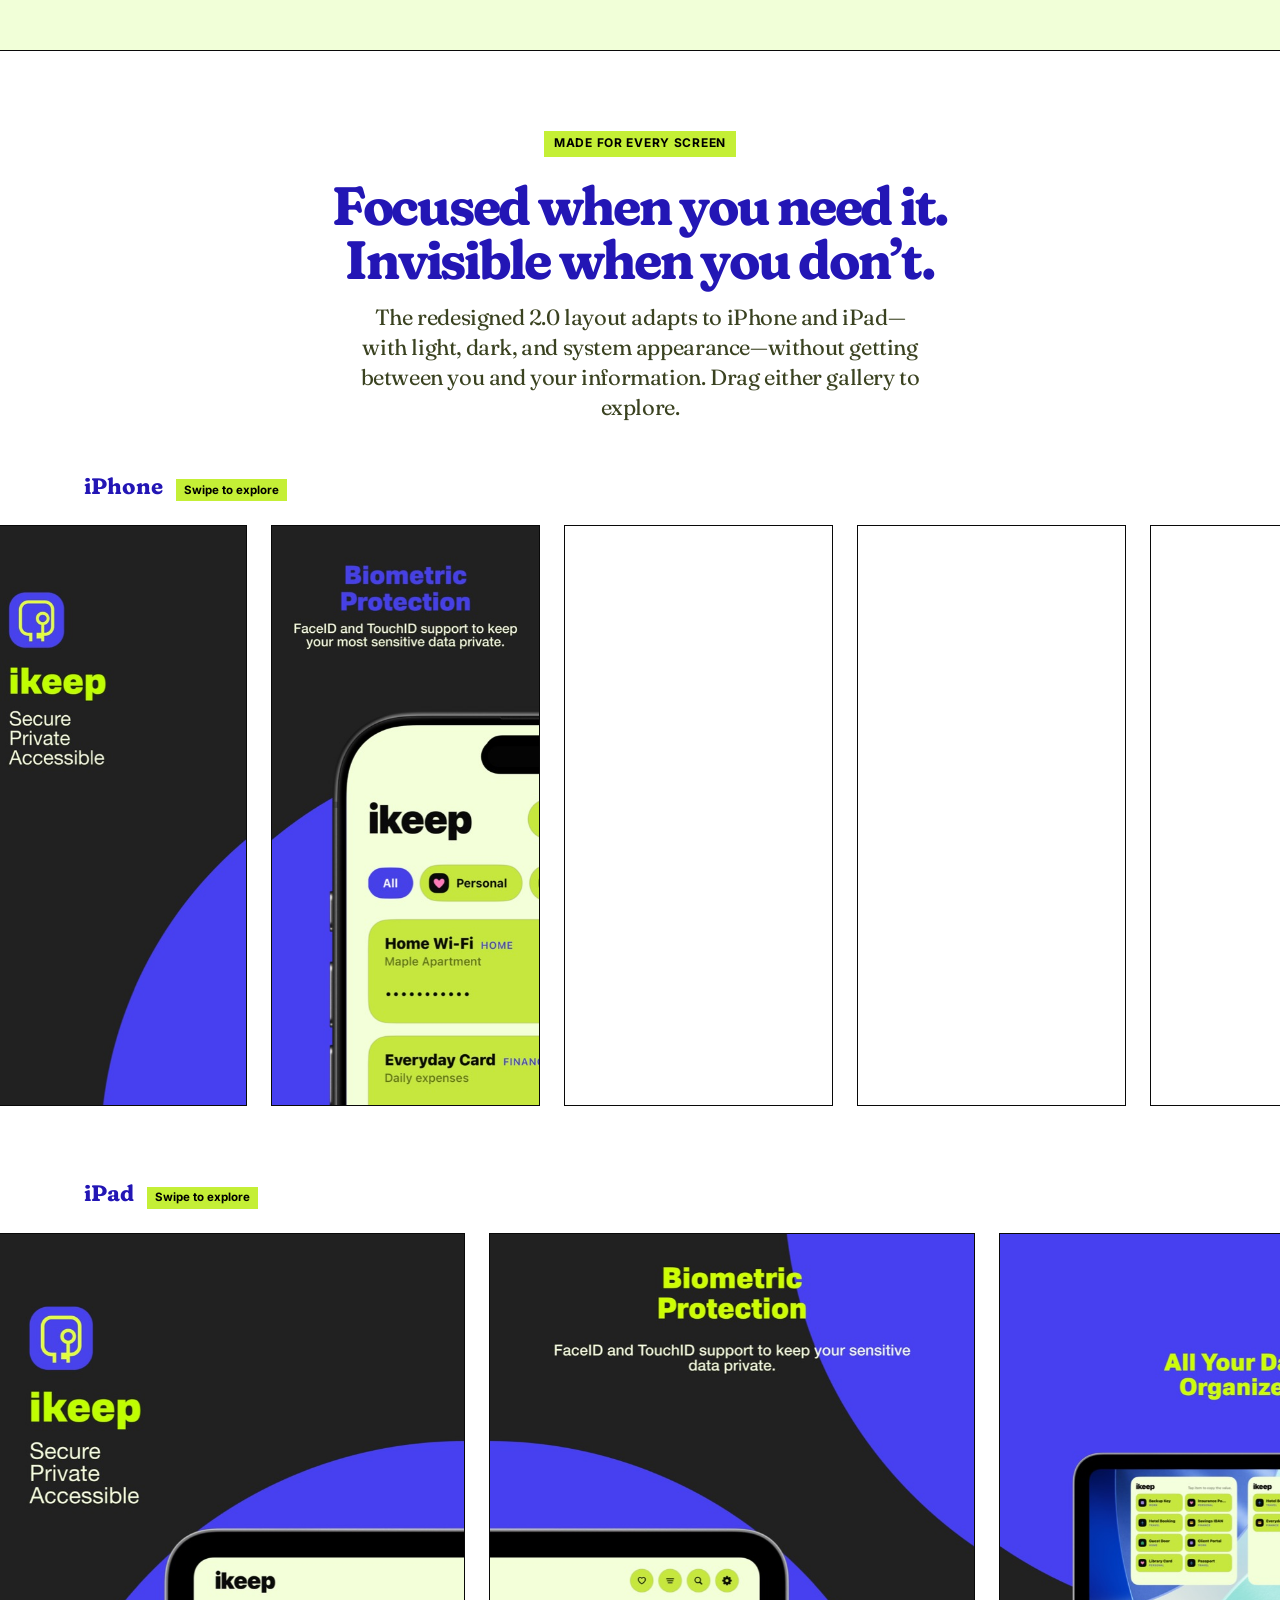
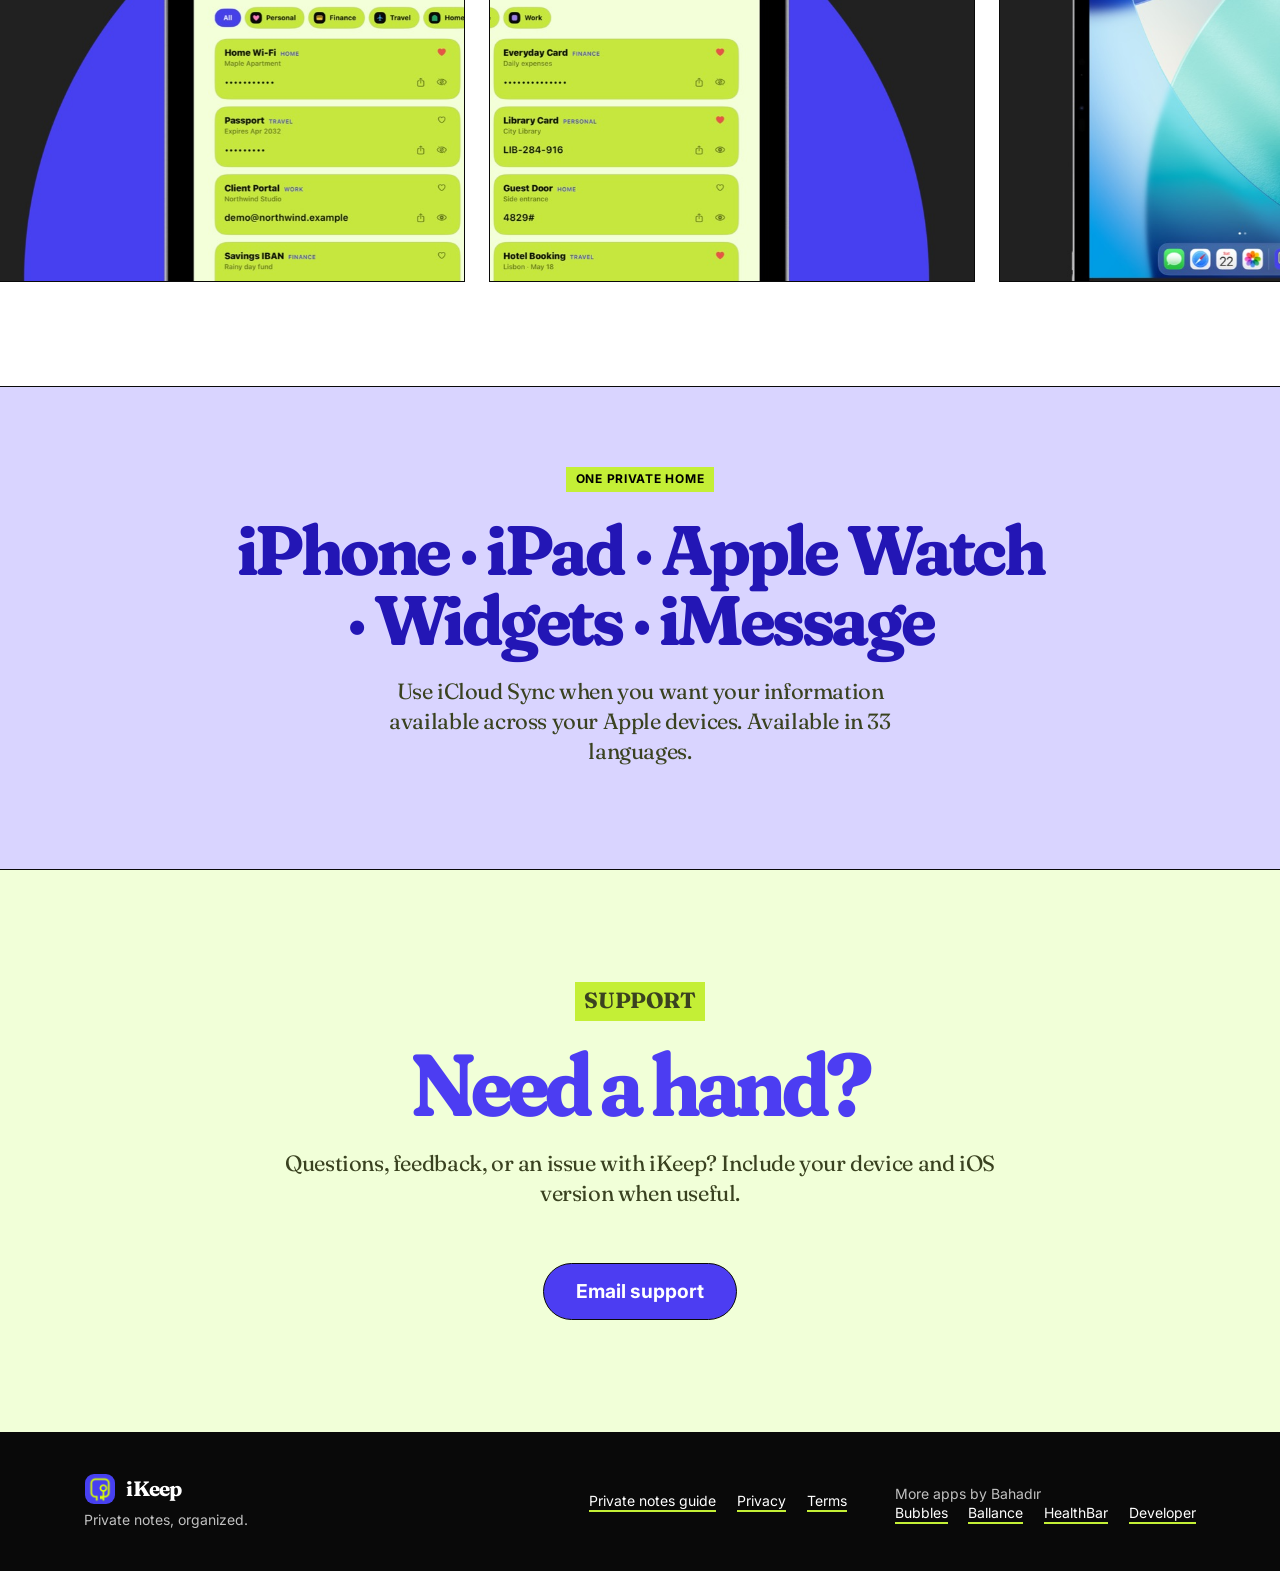
==== commit 45d4585a: "Restyle in Handsome Frank-inspired design; sync with iKeep 2.0 listing iKeep violet and lime palette" ====
--- a/index.html
+++ b/index.html
@@ -1,9 +1,9 @@
 <!doctype html>
-<html lang="en"><head><meta charset="utf-8"><meta name="viewport" content="width=device-width,initial-scale=1"><title>iKeep — Private Notes App for iPhone &amp; Apple Watch</title><meta name="description" content="Organize private notes and sensitive details with Apple Keychain, Face ID, optional iCloud sync, widgets, and Apple Watch access."><meta name="theme-color" content="#f1ffd8"><meta property="og:type" content="website"><meta property="og:site_name" content="iKeep"><meta property="og:locale" content="en_US"><meta property="og:title" content="iKeep — Private Notes App for Apple Devices"><meta property="og:description" content="Keep important personal information protected, organized, and ready across your Apple devices."><meta property="og:image" content="https://ikeep.bahadirsonmez.com/assets/images/og-image.png"><meta property="og:image:width" content="1200"><meta property="og:image:height" content="630"><meta property="og:image:alt" content="iKeep private notes app"><meta property="og:url" content="https://ikeep.bahadirsonmez.com/"><meta name="twitter:card" content="summary_large_image"><meta name="twitter:title" content="iKeep — Private Notes App for Apple Devices"><meta name="twitter:description" content="Private notes protected with Apple Keychain and biometric lock, available across your Apple devices."><meta name="twitter:image" content="https://ikeep.bahadirsonmez.com/assets/images/og-image.png"><meta name="twitter:image:alt" content="iKeep private notes app"><meta name="apple-itunes-app" content="app-id=6502346775, app-argument=https://ikeep.bahadirsonmez.com/"><link rel="canonical" href="https://ikeep.bahadirsonmez.com/"><link rel="icon" href="/assets/images/favicon.png"><link rel="stylesheet" href="/assets/site.css"><link rel="stylesheet" href="/assets/app-theme.css"><script type="application/ld+json">{"@context":"https://schema.org","@type":"SoftwareApplication","name":"iKeep","applicationCategory":"UtilitiesApplication","operatingSystem":"iOS 15 or later, iPadOS, watchOS","description":"A private notes app for organizing sensitive personal details across Apple devices with Apple Keychain, biometric lock, and optional iCloud sync.","image":"https://ikeep.bahadirsonmez.com/assets/images/app-icon.png","url":"https://ikeep.bahadirsonmez.com/","downloadUrl":"https://apps.apple.com/app/id6502346775","installUrl":"https://apps.apple.com/app/id6502346775","offers":{"@type":"Offer","price":"0","priceCurrency":"USD"},"author":{"@type":"Person","name":"Bahadır Sönmez","url":"https://bahadirsonmez.com/"}}</script></head>
-<body><a class="skip" href="#main">Skip to content</a><header class="site-header"><a class="brand" href="/" aria-label="iKeep home"><img src="/assets/images/app-icon.png" alt="" width="40" height="40"><span>iKeep</span></a><nav aria-label="Primary"><a href="#features">Features</a><a href="#screens">Screens</a><a href="#support">Support</a><a class="button small" href="https://apps.apple.com/app/id6502346775">Download</a></nav></header>
-<main id="main"><section class="hero"><div class="hero-copy"><p class="eyebrow">Private by design · Made for Apple devices</p><h1>The details you need.<br><span>Kept close, not exposed.</span></h1><p class="lede">iKeep gives private notes and sensitive information a secure, beautifully organized home across iPhone, iPad, Apple Watch, widgets, and iMessage.</p><div class="actions"><a class="button" href="https://apps.apple.com/app/id6502346775">Download on the App Store</a><a class="text-link" href="#features">Explore features →</a></div><p class="fine">Requires iOS 15 or later. Optional iCloud sync.</p></div><div class="hero-art"><div class="halo"></div><img class="phone hero-phone" src="/assets/images/iphone-home.png" alt="iKeep home screen with organized private items" width="430" height="932"></div></section>
-<section class="trust" aria-label="Highlights"><p>Apple Keychain</p><p>Face ID &amp; Touch ID</p><p>Optional iCloud sync</p><p>No clutter</p></section>
-<section id="features" class="section"><p class="eyebrow">Everything in its place</p><h2>Private, fast, and entirely yours.</h2><div class="grid"><article><span>01</span><h3>Organize your way</h3><p>Create custom categories with your own icons and colors. Find anything with search, favorites, filters, and flexible sorting.</p></article><article><span>02</span><h3>Built around privacy</h3><p>Store sensitive values in Apple’s Keychain, lock the app with Face ID or Touch ID, and keep values hidden until you need them.</p></article><article><span>03</span><h3>Ready everywhere</h3><p>Browse and copy on iPhone and iPad, reach items from Apple Watch, add widgets, or share through iMessage.</p></article></div></section>
-<section id="screens" class="section screenshot-showcase"><div class="screens-intro"><p class="eyebrow">Made for every screen</p><h2>Focused when you need it. Invisible when you don’t.</h2><p>A refreshed layout adapts to iPhone and iPad without getting between you and your information. Drag either gallery to explore.</p></div><div class="screenshot-group"><div class="screenshot-heading"><h3>iPhone</h3><span>Swipe to explore</span></div><div class="screenshot-rail" data-carousel tabindex="0" aria-label="iKeep iPhone screenshots. Scroll horizontally to browse."><div class="screenshot-track"><img src="/assets/images/screenshots/iphone/01_slice_1.jpg" alt="iKeep App Store screenshot showing private items on iPhone" width="415" height="900" loading="eager" decoding="async"><img src="/assets/images/screenshots/iphone/01_slice_2.jpg" alt="iKeep App Store screenshot showing item organization on iPhone" width="415" height="900" loading="lazy" decoding="async"><img src="/assets/images/screenshots/iphone/01_slice_3.jpg" alt="iKeep App Store screenshot showing categories on iPhone" width="415" height="900" loading="lazy" decoding="async"><img src="/assets/images/screenshots/iphone/01_slice_4.jpg" alt="iKeep App Store screenshot showing secure details on iPhone" width="415" height="900" loading="lazy" decoding="async"><img src="/assets/images/screenshots/iphone/01_slice_5.jpg" alt="iKeep App Store screenshot showing iCloud features on iPhone" width="415" height="900" loading="lazy" decoding="async"><img src="/assets/images/screenshots/iphone/01_slice_6.jpg" alt="iKeep App Store screenshot showing widgets on iPhone" width="415" height="900" loading="lazy" decoding="async"><img src="/assets/images/screenshots/iphone/01_slice_7.jpg" alt="iKeep App Store screenshot showing Apple device support" width="415" height="900" loading="lazy" decoding="async"></div></div></div><div class="screenshot-group ipad"><div class="screenshot-heading"><h3>iPad</h3><span>Swipe to explore</span></div><div class="screenshot-rail" data-carousel data-direction="reverse" tabindex="0" aria-label="iKeep iPad screenshots. Scroll horizontally to browse."><div class="screenshot-track"><img src="/assets/images/screenshots/ipad/01_slice_1.jpg" alt="iKeep App Store screenshot showing private items on iPad" width="749" height="1000" loading="lazy" decoding="async"><img src="/assets/images/screenshots/ipad/01_slice_2.jpg" alt="iKeep App Store screenshot showing item organization on iPad" width="749" height="1000" loading="lazy" decoding="async"><img src="/assets/images/screenshots/ipad/01_slice_3.jpg" alt="iKeep App Store screenshot showing categories on iPad" width="749" height="1000" loading="lazy" decoding="async"><img src="/assets/images/screenshots/ipad/01_slice_4.jpg" alt="iKeep App Store screenshot showing secure details on iPad" width="749" height="1000" loading="lazy" decoding="async"><img src="/assets/images/screenshots/ipad/01_slice_5.jpg" alt="iKeep App Store screenshot showing iCloud features on iPad" width="749" height="1000" loading="lazy" decoding="async"><img src="/assets/images/screenshots/ipad/01_slice_6.jpg" alt="iKeep App Store screenshot showing Apple device support on iPad" width="749" height="1000" loading="lazy" decoding="async"></div></div></div></section>
-<section class="section platforms"><p class="eyebrow">One private home</p><h2>iPhone · iPad · Apple Watch · Widgets · iMessage</h2><p>Use iCloud Sync when you want your information available across your Apple devices.</p></section><section id="support" class="section support"><div><p class="eyebrow">Support</p><h2>Need a hand?</h2><p>Questions, feedback, or an issue with iKeep? Include your device and iOS version when useful.</p></div><a class="button secondary" href="mailto:sonmezbahad@gmail.com?subject=iKeep%20Support">Email support</a></section></main>
+<html lang="en"><head><meta charset="utf-8"><meta name="viewport" content="width=device-width,initial-scale=1"><title>iKeep — Private Notes App for iPhone &amp; Apple Watch</title><meta name="description" content="Organize private notes and sensitive details with Apple Keychain, Face ID, optional iCloud sync, widgets, and Apple Watch access."><meta name="theme-color" content="#4c3df2"><meta property="og:type" content="website"><meta property="og:site_name" content="iKeep"><meta property="og:locale" content="en_US"><meta property="og:title" content="iKeep — Private Notes App for Apple Devices"><meta property="og:description" content="Keep important personal information protected, organized, and ready across your Apple devices."><meta property="og:image" content="https://ikeep.bahadirsonmez.com/assets/images/og-image.png"><meta property="og:image:width" content="1200"><meta property="og:image:height" content="630"><meta property="og:image:alt" content="iKeep private notes app"><meta property="og:url" content="https://ikeep.bahadirsonmez.com/"><meta name="twitter:card" content="summary_large_image"><meta name="twitter:title" content="iKeep — Private Notes App for Apple Devices"><meta name="twitter:description" content="Private notes protected with Apple Keychain and biometric lock, available across your Apple devices."><meta name="twitter:image" content="https://ikeep.bahadirsonmez.com/assets/images/og-image.png"><meta name="twitter:image:alt" content="iKeep private notes app"><meta name="apple-itunes-app" content="app-id=6502346775, app-argument=https://ikeep.bahadirsonmez.com/"><link rel="canonical" href="https://ikeep.bahadirsonmez.com/"><link rel="icon" href="/assets/images/favicon.png"><link rel="preconnect" href="https://fonts.googleapis.com"><link rel="preconnect" href="https://fonts.gstatic.com" crossorigin><link rel="stylesheet" href="https://fonts.googleapis.com/css2?family=Fraunces:ital,opsz,wght,SOFT,WONK@0,9..144,400..800,100,0&family=Inter:wght@400;600;700&display=swap"><link rel="stylesheet" href="/assets/site.css"><script type="application/ld+json">{"@context":"https://schema.org","@type":"SoftwareApplication","name":"iKeep","applicationCategory":"UtilitiesApplication","operatingSystem":"iOS 15 or later, iPadOS, watchOS","description":"A private notes app for organizing sensitive personal details across Apple devices with Apple Keychain, biometric lock, and optional iCloud sync.","image":"https://ikeep.bahadirsonmez.com/assets/images/app-icon.png","url":"https://ikeep.bahadirsonmez.com/","downloadUrl":"https://apps.apple.com/app/id6502346775","installUrl":"https://apps.apple.com/app/id6502346775","offers":{"@type":"Offer","price":"0","priceCurrency":"USD"},"author":{"@type":"Person","name":"Bahadır Sönmez","url":"https://bahadirsonmez.com/"}}</script></head>
+<body><a class="skip" href="#main">Skip to content</a><header class="site-header"><a class="brand" href="/" aria-label="iKeep home"><img src="/assets/images/app-icon.png" alt="" width="40" height="40"><span>iKeep</span></a><button class="nav-toggle" type="button" aria-expanded="false" aria-controls="site-nav" data-nav-toggle><span class="sr-only">Toggle navigation</span><span></span><span></span></button><nav id="site-nav" aria-label="Primary"><a href="#features">Features</a><a href="#screens">Screens</a><a href="#support">Support</a><a class="button small" href="https://apps.apple.com/app/id6502346775">Download</a></nav></header>
+<main id="main"><section class="hero"><div class="hero-copy"><p class="eyebrow">Meet iKeep 2.0 · Private by design</p><h1>The details you need.<br><span>Kept close, not exposed.</span></h1><p class="lede">iKeep gives private notes and sensitive information a secure, beautifully organized home across iPhone, iPad, Apple Watch, widgets, and iMessage.</p><div class="actions"><a class="button" href="https://apps.apple.com/app/id6502346775">Download on the App Store</a><a class="text-link" href="#features">Explore features →</a></div><p class="fine">Requires iOS 15 or later. Optional iCloud sync.</p></div><div class="hero-art"><div class="halo"></div><img class="phone hero-phone" src="/assets/images/iphone-home.png" alt="iKeep home screen with organized private items" width="430" height="932"></div></section>
+<section class="trust" aria-label="Highlights"><p>Apple Keychain</p><p>Face ID &amp; Touch ID</p><p>Optional iCloud sync</p><p>Light &amp; dark appearance</p></section>
+<section id="features" class="section"><p class="eyebrow">Everything in its place</p><h2>Private, fast, and entirely yours.</h2><div class="grid"><article><span>01</span><h3>Organize your way</h3><p>Create custom categories with your own icons and colors. Find anything fast with language-aware search, favorites, filters, and flexible sorting—then copy or share a value when you need it.</p></article><article><span>02</span><h3>Built around privacy</h3><p>Store sensitive values in Apple’s Keychain, lock the app with Face ID or Touch ID, and keep values hidden until you need them.</p></article><article><span>03</span><h3>Ready everywhere</h3><p>Browse and copy on iPhone and iPad, reach items from Apple Watch, use Home Screen widgets, or share through the iMessage extension.</p></article></div></section>
+<section id="screens" class="section screenshot-showcase"><div class="screens-intro"><p class="eyebrow">Made for every screen</p><h2>Focused when you need it. Invisible when you don’t.</h2><p>The redesigned 2.0 layout adapts to iPhone and iPad—with light, dark, and system appearance—without getting between you and your information. Drag either gallery to explore.</p></div><div class="screenshot-group"><div class="screenshot-heading"><h3>iPhone</h3><span>Swipe to explore</span></div><div class="screenshot-rail" data-carousel tabindex="0" aria-label="iKeep iPhone screenshots. Scroll horizontally to browse."><div class="screenshot-track"><img src="/assets/images/screenshots/iphone/01_slice_1.jpg" alt="iKeep App Store screenshot showing private items on iPhone" width="415" height="900" loading="eager" decoding="async"><img src="/assets/images/screenshots/iphone/01_slice_2.jpg" alt="iKeep App Store screenshot showing item organization on iPhone" width="415" height="900" loading="lazy" decoding="async"><img src="/assets/images/screenshots/iphone/01_slice_3.jpg" alt="iKeep App Store screenshot showing categories on iPhone" width="415" height="900" loading="lazy" decoding="async"><img src="/assets/images/screenshots/iphone/01_slice_4.jpg" alt="iKeep App Store screenshot showing secure details on iPhone" width="415" height="900" loading="lazy" decoding="async"><img src="/assets/images/screenshots/iphone/01_slice_5.jpg" alt="iKeep App Store screenshot showing iCloud features on iPhone" width="415" height="900" loading="lazy" decoding="async"><img src="/assets/images/screenshots/iphone/01_slice_6.jpg" alt="iKeep App Store screenshot showing widgets on iPhone" width="415" height="900" loading="lazy" decoding="async"><img src="/assets/images/screenshots/iphone/01_slice_7.jpg" alt="iKeep App Store screenshot showing Apple device support" width="415" height="900" loading="lazy" decoding="async"></div></div></div><div class="screenshot-group ipad"><div class="screenshot-heading"><h3>iPad</h3><span>Swipe to explore</span></div><div class="screenshot-rail" data-carousel data-direction="reverse" tabindex="0" aria-label="iKeep iPad screenshots. Scroll horizontally to browse."><div class="screenshot-track"><img src="/assets/images/screenshots/ipad/01_slice_1.jpg" alt="iKeep App Store screenshot showing private items on iPad" width="749" height="1000" loading="lazy" decoding="async"><img src="/assets/images/screenshots/ipad/01_slice_2.jpg" alt="iKeep App Store screenshot showing item organization on iPad" width="749" height="1000" loading="lazy" decoding="async"><img src="/assets/images/screenshots/ipad/01_slice_3.jpg" alt="iKeep App Store screenshot showing categories on iPad" width="749" height="1000" loading="lazy" decoding="async"><img src="/assets/images/screenshots/ipad/01_slice_4.jpg" alt="iKeep App Store screenshot showing secure details on iPad" width="749" height="1000" loading="lazy" decoding="async"><img src="/assets/images/screenshots/ipad/01_slice_5.jpg" alt="iKeep App Store screenshot showing iCloud features on iPad" width="749" height="1000" loading="lazy" decoding="async"><img src="/assets/images/screenshots/ipad/01_slice_6.jpg" alt="iKeep App Store screenshot showing Apple device support on iPad" width="749" height="1000" loading="lazy" decoding="async"></div></div></div></section>
+<section class="section platforms"><p class="eyebrow">One private home</p><h2>iPhone · iPad · Apple Watch · Widgets · iMessage</h2><p>Use iCloud Sync when you want your information available across your Apple devices. Available in 33 languages.</p></section><section id="support" class="section support"><div><p class="eyebrow">Support</p><h2>Need a hand?</h2><p>Questions, feedback, or an issue with iKeep? Include your device and iOS version when useful.</p></div><a class="button secondary" href="mailto:sonmezbahad@gmail.com?subject=iKeep%20Support">Email support</a></section></main>
 <footer><div><a class="brand" href="/"><img src="/assets/images/app-icon.png" alt="" width="32" height="32">iKeep</a><p>Private notes, organized.</p></div><nav aria-label="Explore"><a href="/private-notes-iphone/">Private notes guide</a><a href="/legal/privacy.html">Privacy</a><a href="/legal/terms.html">Terms</a></nav><div><p>More apps by Bahadır</p><nav aria-label="More apps by Bahadır Sönmez"><a href="https://bubbles.bahadirsonmez.com/">Bubbles</a><a href="https://ballance.bahadirsonmez.com/">Ballance</a><a href="https://healthbar.bahadirsonmez.com/">HealthBar</a><a href="https://bahadirsonmez.com/">Developer</a></nav></div></footer><script src="/assets/site.js" defer></script><!-- Cloudflare Web Analytics --><script type="module" src="https://static.cloudflareinsights.com/beacon.min.js" data-cf-beacon='{"token":"b08214100473499db5d2655d0c62cd89"}'></script><!-- End Cloudflare Web Analytics --></body></html>
--- a/assets/site.css
+++ b/assets/site.css
@@ -1,72 +1,181 @@
-:root{--ink:#101b36;--muted:#58647d;--paper:#f7f9ff;--card:#fff;--accent:#596cff;--line:#dfe5f3;--radius:24px;--shadow:0 28px 70px rgba(16,27,54,.13)}
+/* iKeep — Handsome Frank-inspired layout (hairline frames, flat colour blocks, pill buttons)
+   painted with iKeep's palette: electric violet, acid lime, ink black, pale lime paper. */
+:root{
+  --violet:#4c3df2;--deep:#2316b5;--lime:#c4ef36;--paper:#f1ffd8;--ink:#090909;--white:#fff;--lav:#d9d4ff;--slate:#3a4220;
+  --serif:"Fraunces","Playfair Display",Georgia,"Times New Roman",serif;
+  --sans:"Inter",ui-sans-serif,-apple-system,BlinkMacSystemFont,"Segoe UI",sans-serif;
+  --ease:cubic-bezier(.65,.05,.36,1);--bounce:cubic-bezier(.23,.82,.6,2);--t:.26s;
+  --gutter:clamp(1.25rem,4vw,2.75rem);--max:1200px;
+  --side:max(var(--gutter),calc((100vw - var(--max))/2 + var(--gutter)));
+  color-scheme:light;
+}
 *{box-sizing:border-box}
 html{scroll-behavior:smooth}
-body{margin:0;background:var(--paper);color:var(--ink);font:16px/1.65 ui-sans-serif,-apple-system,BlinkMacSystemFont,"Segoe UI",sans-serif}
+body{margin:0;background:var(--paper);color:var(--ink);font:16px/1.36 var(--sans);-webkit-font-smoothing:antialiased}
+body.nav-locked{overflow:hidden}
 img{max-width:100%;height:auto}
 a{color:inherit}
-.skip{position:fixed;left:1rem;top:-5rem;z-index:20;background:#fff;padding:.8rem 1rem;border-radius:10px}
+h1,h2,h3{font-family:var(--serif);font-weight:700;font-variation-settings:"SOFT" 100,"WONK" 0;color:var(--deep);margin:0 0 1rem}
+:focus-visible{outline:2px solid var(--violet);outline-offset:3px}
+.sr-only{position:absolute;width:1px;height:1px;padding:0;margin:-1px;overflow:hidden;clip:rect(0,0,0,0);white-space:nowrap;border:0}
+.skip{position:fixed;left:1rem;top:-5rem;z-index:300;background:var(--lime);color:#000;padding:.8rem 1rem;font-weight:700}
 .skip:focus{top:1rem}
-.site-header{max-width:1180px;margin:auto;padding:1.2rem 2rem;display:flex;align-items:center;justify-content:space-between}
-.brand{display:flex;align-items:center;gap:.65rem;text-decoration:none;font-weight:760;letter-spacing:-.02em}
-.brand img{border-radius:10px}
-.site-header nav,footer nav{display:flex;align-items:center;gap:1.4rem}
-.site-header nav>a:not(.button),footer nav a{text-decoration:none;color:var(--muted)}
-.hero{max-width:1180px;min-height:720px;margin:auto;padding:5.5rem 2rem 4rem;display:grid;grid-template-columns:1.05fr .95fr;align-items:center;gap:4rem;overflow:hidden}
-.eyebrow{text-transform:uppercase;letter-spacing:.14em;font-size:.75rem;font-weight:760;color:var(--accent)}
-h1,h2,h3{line-height:1.08;letter-spacing:-.04em;margin:.3em 0}
-h1{font-size:clamp(3rem,7vw,6.2rem)}
-h1 span{color:var(--accent)}
-h2{font-size:clamp(2.2rem,4vw,4rem);max-width:800px}
-.lede{font-size:1.18rem;color:var(--muted);max-width:620px}
-.actions{display:flex;gap:1.4rem;align-items:center;margin:2rem 0}
-.button{display:inline-flex;justify-content:center;align-items:center;background:var(--ink);color:#fff;text-decoration:none;padding:.9rem 1.25rem;border-radius:999px;font-weight:680;border:1px solid var(--ink)}
-.button.small{padding:.55rem .9rem}
-.button.secondary{background:transparent;color:var(--ink)}
-.text-link{font-weight:680}
-.fine{color:var(--muted);font-size:.85rem}
-.hero-art{position:relative;text-align:center}
-.halo{position:absolute;inset:8% -10%;background:radial-gradient(circle,var(--accent) 0,transparent 65%);opacity:.22}
-.phone{border-radius:34px;box-shadow:var(--shadow)}
-.hero-phone{position:relative;width:min(360px,80vw);transform:rotate(4deg)}
-.trust{border-block:1px solid var(--line);display:flex;justify-content:center;gap:clamp(1rem,6vw,5rem);padding:1rem 2rem;flex-wrap:wrap;color:var(--muted);font-size:.88rem}
-.section{max-width:1180px;margin:auto;padding:7rem 2rem}
-.grid{display:grid;grid-template-columns:repeat(3,1fr);gap:1rem;margin-top:3rem}
-.grid article,.support,.watch-card{background:var(--card);border:1px solid var(--line);border-radius:var(--radius);padding:2rem}
-.grid span{color:var(--accent);font-weight:800}
-.grid p,.showcase>div>p,.platforms>p,.support p,footer p{color:var(--muted)}
-.showcase{display:grid;grid-template-columns:.65fr 1.35fr;gap:4rem;align-items:center}
-.gallery{display:grid;grid-template-columns:repeat(3,1fr);gap:1rem;align-items:end}
+
+/* ---------- Header ---------- */
+.site-header{position:fixed;z-index:200;top:0;left:0;width:100%;height:104px;padding:24px var(--gutter) 0;display:flex;align-items:flex-start;justify-content:space-between;pointer-events:none;color:var(--white);transition:color var(--t) var(--ease)}
+.site-header>*{pointer-events:auto}
+.site-header.on-light,.site-header.nav-open{color:var(--deep)}
+.site-header.on-light:not(.nav-open){background:linear-gradient(var(--paper) 55%,rgba(241,255,216,0))}
+.brand{display:flex;align-items:center;gap:.65rem;text-decoration:none;font-family:var(--serif);font-weight:700;font-size:1.5rem;letter-spacing:-.04em;line-height:1;transition:transform var(--t) var(--ease)}
+.brand:hover{transform:scale(1.05) rotate(-1.5deg)}
+.brand img{border-radius:10px;border:1.5px solid var(--ink);transition:transform .5s var(--bounce)}
+.brand:hover img{transform:rotate(-10deg) scale(1.1)}
+.nav-toggle{position:relative;width:42px;height:42px;padding:0;border:0;background:none;cursor:pointer;z-index:2}
+.nav-toggle:before{content:"";position:absolute;inset:0;border-radius:50%;background:var(--lime);transition:transform var(--t) var(--bounce)}
+.nav-toggle:hover:before,.nav-toggle:focus-visible:before{transform:scale(1.18)}
+.nav-toggle span:not(.sr-only){position:absolute;left:12px;width:18px;height:2px;background:var(--ink);transform-origin:center;transition:transform .36s var(--ease)}
+.nav-toggle span:nth-child(2){top:16px}.nav-toggle span:nth-child(3){top:24px}
+.nav-toggle[aria-expanded=true] span:nth-child(2){transform:translateY(4px) rotate(45deg)}
+.nav-toggle[aria-expanded=true] span:nth-child(3){transform:translateY(-4px) rotate(-45deg)}
+.site-header nav{position:fixed;inset:0;height:100vh;z-index:-1;background:var(--lav);display:flex;flex-direction:column;justify-content:center;align-items:center;gap:.4rem;opacity:0;visibility:hidden;transform:scale(1.04);transition:opacity .3s var(--ease),transform .4s var(--ease),visibility 0s .4s}
+.site-header nav.open{opacity:1;visibility:visible;transform:none;transition-delay:0s}
+.site-header nav a{font-family:var(--serif);font-weight:700;font-size:clamp(2.6rem,8vw,5.5rem);line-height:1.02;letter-spacing:-.045em;text-decoration:none;color:var(--deep);opacity:0;transform:translateY(24px);transition:opacity .4s var(--ease),transform .5s var(--ease),color .2s}
+.site-header nav.open a{opacity:1;transform:none}
+.site-header nav.open a:nth-child(1){transition-delay:.08s}.site-header nav.open a:nth-child(2){transition-delay:.14s}.site-header nav.open a:nth-child(3){transition-delay:.2s}.site-header nav.open a:nth-child(4){transition-delay:.26s}
+.site-header nav a:hover{color:var(--violet)}
+.site-header nav a.button{font-family:var(--sans);font-size:1rem;letter-spacing:0;margin-top:1.5rem;padding:.95rem 2.2rem}
+
+/* ---------- Buttons & links ---------- */
+.button{display:inline-flex;justify-content:center;align-items:center;background:var(--lime);color:#000;border:1.5px solid var(--ink);border-radius:30px;padding:.9rem 2rem;font-weight:700;text-decoration:none;transition:transform var(--t) var(--bounce),background-color var(--t),color var(--t)}
+.button:hover{transform:scale(1.06)}
+.button.small{padding:.6rem 1.2rem}
+.button.secondary{background:var(--violet);color:var(--white)}
+.button.secondary:hover{background:var(--deep)}
+.text-link,.actions>a:not(.button){font-weight:400;text-decoration:none;border-bottom:2px solid currentColor;padding-bottom:2px;transition:color .2s}
+.fine{font-family:ui-monospace,"SFMono-Regular",Menlo,monospace;font-size:.78rem;margin:1.4rem 0 0}
+
+/* ---------- Hero ---------- */
+.hero{position:relative;min-height:100svh;padding:8.5rem var(--side) 5rem;background:var(--violet);color:var(--white);display:grid;grid-template-columns:1.05fr .95fr;gap:3rem;align-items:center;overflow:hidden}
+.hero:before{content:"";position:absolute;width:clamp(120px,14vw,200px);aspect-ratio:1;background:var(--deep);left:-3%;bottom:6%;border-radius:50%;animation:drift 13s var(--ease) infinite alternate;pointer-events:none}
+@keyframes drift{from{transform:translate3d(0,0,0) scale(1)}to{transform:translate3d(3vw,-4vh,0) scale(1.14)}}
+.hero>div:first-child{position:relative;z-index:1}
+.eyebrow{display:inline-block;margin:0 0 1.4rem;background:var(--lime);color:#000;padding:.3rem .6rem;font-size:.75rem;font-weight:700;letter-spacing:.06em;text-transform:uppercase}
+h1{font-size:clamp(3rem,7.2vw,88px);line-height:.95;letter-spacing:-.05em;color:var(--white);margin-bottom:1.5rem}
+h1 span{display:block;color:var(--lime)}
+.lede{font-family:var(--serif);font-size:clamp(1.15rem,2vw,1.375rem);line-height:1.36;letter-spacing:-.018em;max-width:34rem;margin:0}
+.hero .lede{color:rgba(255,255,255,.9)}
+.actions{display:flex;gap:1.5rem;align-items:center;flex-wrap:wrap;margin:2.2rem 0 0}
+.hero .actions>a:not(.button){color:var(--lime)}
+.hero .actions>a:not(.button):hover{color:var(--white)}
+.hero .fine{color:rgba(255,255,255,.75)}
+.hero-art{position:relative;text-align:center;min-height:620px;display:flex;justify-content:center;align-items:center}
+.halo{position:absolute;width:min(78%,430px);aspect-ratio:1;background:var(--lime);border:1.5px solid var(--ink);border-radius:50%;animation:spin 24s linear infinite}
+.halo:after{content:"";position:absolute;width:22%;aspect-ratio:1;background:var(--ink);border-radius:50%;top:6%;left:10%}
+@keyframes spin{to{transform:rotate(360deg)}}
+.phone{border:4px solid var(--ink);border-radius:34px}
+.hero-phone{position:relative;width:min(340px,80vw);transform:rotate(4deg);transition:transform .6s var(--bounce)}
+.hero-art:hover .hero-phone{transform:rotate(-1deg) scale(1.03)}
+.js .hero>div:first-child>*{opacity:0;transform:translateY(36px);animation:rise .9s var(--ease) forwards}
+.js .hero>div:first-child>:nth-child(1){animation-delay:.1s}.js .hero>div:first-child>:nth-child(2){animation-delay:.22s}.js .hero>div:first-child>:nth-child(3){animation-delay:.4s}.js .hero>div:first-child>:nth-child(4){animation-delay:.55s}.js .hero>div:first-child>:nth-child(5){animation-delay:.68s}
+.js .hero-art{opacity:0;transform:translateY(40px);animation:rise 1s var(--ease) .35s forwards}
+@keyframes rise{to{opacity:1;transform:none}}
+
+/* ---------- Bands & sections ---------- */
+.trust{background:var(--ink);color:var(--lime);display:flex;justify-content:center;gap:clamp(1rem,5vw,4rem);padding:1.1rem var(--gutter);flex-wrap:wrap;font-weight:600;font-size:.95rem}
+.trust p{margin:0}
+.section{padding:clamp(4rem,8vw,5rem) var(--side)}
+.section>.eyebrow{display:table;margin-left:auto;margin-right:auto}
+.section>h2,.platforms>h2{text-align:center;margin-inline:auto}
+h2{font-size:clamp(2.2rem,5.5vw,54px);line-height:1;letter-spacing:-.042em;max-width:820px}
+.section>p:not(.eyebrow){font-family:var(--serif);font-size:1.375rem;line-height:1.36;letter-spacing:-.018em;color:var(--slate);max-width:560px;margin-inline:auto;text-align:center}
+
+.grid{display:grid;grid-template-columns:repeat(3,1fr);gap:24px;margin-top:3rem}
+.grid article{min-height:340px;padding:24px;display:flex;flex-direction:column;border:1.5px solid var(--ink);background:var(--violet);color:var(--white);transition:transform .35s var(--bounce)}
+.grid article:nth-child(2){background:var(--lime);color:#000}
+.grid article:nth-child(3){background:var(--ink)}
+.grid article:hover{transform:translateY(-6px) rotate(-.6deg)}
+.grid span{display:grid;place-items:center;width:52px;height:52px;border-radius:50%;background:var(--white);color:#000;border:1.5px solid var(--ink);font-weight:700;font-size:.85rem}
+.grid h3{font-size:clamp(1.8rem,3vw,32px);line-height:1.1;letter-spacing:-.023em;color:inherit;margin:auto 0 .6rem}
+.grid p{margin:0;font-size:1rem;color:inherit}
+
+/* screenshot rails */
+.screenshot-showcase{background:var(--white);border-block:1.5px solid var(--ink);padding-inline:0;overflow:hidden}
+.screens-intro{padding-inline:var(--side);margin:0 auto 3rem;text-align:center}
+.screens-intro>.eyebrow{display:inline-block}
+.screens-intro h2{margin-inline:auto}
+.screens-intro>p:last-child{font-family:var(--serif);font-size:1.375rem;letter-spacing:-.018em;color:var(--slate);max-width:560px;margin:0 auto}
+.screenshot-group+.screenshot-group{margin-top:3rem}
+.screenshot-heading{padding-inline:var(--side);display:flex;align-items:baseline;gap:.8rem;margin-bottom:.5rem}
+.screenshot-heading h3{font-size:1.4rem;margin:0}
+.screenshot-heading span{background:var(--lime);color:#000;font-size:.72rem;font-weight:700;padding:.2rem .5rem}
+.screenshot-rail{overflow-x:auto;overscroll-behavior-inline:contain;scrollbar-width:none;cursor:grab;touch-action:pan-x pan-y pinch-zoom;padding:1rem 0 1.5rem}
+.screenshot-rail::-webkit-scrollbar{display:none}
+.screenshot-rail:active{cursor:grabbing}
+.screenshot-track{display:flex;width:max-content;gap:24px;padding-right:24px}
+.screenshot-track img{display:block;flex:none;width:clamp(190px,21vw,285px);height:auto;border:1.5px solid var(--ink);user-select:none;-webkit-user-drag:none}
+.screenshot-group.ipad .screenshot-track img{width:clamp(300px,38vw,510px)}
+
+.platforms{text-align:center;background:var(--lav);border-bottom:1.5px solid var(--ink)}
+.platforms h2{font-size:clamp(2.4rem,6vw,70px);letter-spacing:-.05em;line-height:1}
+
+.support{display:flex;flex-direction:column;align-items:center;text-align:center;gap:2rem;padding-top:clamp(5rem,9vw,7rem);padding-bottom:clamp(5rem,9vw,7rem)}
+.support>div{max-width:740px}
+.support h2{font-size:clamp(3rem,8vw,88px);line-height:.95;letter-spacing:-.05em;color:var(--violet);margin-inline:auto}
+.support .eyebrow{display:inline-block}
+.support p{font-family:var(--serif);font-size:1.375rem;letter-spacing:-.018em;color:var(--slate)}
+.support .button{font-size:1.2rem}
+
+footer{background:var(--ink);color:var(--white);padding:2.6rem var(--side);display:grid;grid-template-columns:1fr auto auto;gap:1.5rem 3rem;align-items:center;font-size:.875rem}
+footer .brand{color:var(--white);font-size:1.3rem}
+footer p{margin:.3rem 0 0;color:rgba(255,255,255,.75)}
+footer nav{display:flex;gap:1.3rem;flex-wrap:wrap}
+footer nav a{text-decoration:none;border-bottom:2px solid var(--lime);transition:color .2s}
+footer nav a:hover{color:var(--lime)}
+
+/* ---------- Use-case page, FAQ, 404 ---------- */
+.usecase-hero{min-height:88svh}
+.showcase{display:grid;grid-template-columns:.9fr 1.1fr;gap:clamp(2rem,5vw,4rem);align-items:center}
+.showcase>div:first-child>.eyebrow{display:inline-block}
+.showcase h2{text-align:left;margin-inline:0}
+.showcase p{text-align:left;margin-inline:0;font-family:var(--sans);font-size:1.05rem;color:var(--slate)}
+.gallery{display:grid;grid-template-columns:repeat(3,1fr);gap:24px;align-items:end}
 .gallery figure{margin:0;text-align:center}
-.gallery figcaption{margin-top:1rem;font-weight:700}
-.watch-card img{border-radius:20px}
-.platforms{text-align:center}
-.platforms h2{margin-inline:auto}
-.support{display:flex;align-items:center;justify-content:space-between;margin-bottom:7rem}
-footer{border-top:1px solid var(--line);max-width:1180px;margin:auto;padding:2.5rem 2rem;display:grid;grid-template-columns:1fr auto auto;gap:2rem;align-items:center}
-.download{max-width:720px;margin:10vh auto;padding:3rem 2rem;text-align:center}
-.download>img{border-radius:24px}
+.gallery img{border:1.5px solid var(--ink)}
+.gallery .phone{border-radius:0;border-width:1.5px}
+.gallery figcaption{margin-top:.8rem;font-weight:700;font-size:.9rem}
+.faq-list{max-width:860px;margin:2.5rem auto}
+.faq-list details{border-top:1.5px solid var(--ink);padding:1.1rem 0;transition:padding-left var(--t) var(--ease)}
+.faq-list details:last-child{border-bottom:1.5px solid var(--ink)}
+.faq-list details[open]{padding-left:.8rem}
+.faq-list summary{cursor:pointer;font-family:var(--serif);font-weight:700;font-size:1.3rem;letter-spacing:-.02em;color:var(--deep)}
+.faq-list details p{margin:.6rem 0 0;font-family:var(--sans);font-size:1rem;text-align:left;max-width:none;color:var(--slate)}
+#faq .actions{justify-content:center}
+#faq .actions>a:not(.button){color:var(--deep)}
+.download{max-width:720px;margin:0 auto;min-height:100svh;padding:6rem var(--gutter);display:flex;flex-direction:column;align-items:center;justify-content:center;text-align:center}
+.download h1{color:var(--deep)}
+.download>img{border-radius:24px;border:1.5px solid var(--ink)}
 .copy{border:0;background:none;text-decoration:underline;font:inherit;cursor:pointer}
-@media(max-width:800px){.site-header nav>a:not(.button){display:none}
-.hero,.showcase{grid-template-columns:1fr}
-.hero{padding-top:3rem;text-align:center}
-.actions{justify-content:center;flex-wrap:wrap}
-.hero-art{order:-1}
-.hero-phone{width:220px}
-.grid{grid-template-columns:1fr}
-.gallery{overflow:auto}
-.gallery figure{min-width:170px}
-.support,footer{display:flex;flex-direction:column;align-items:flex-start}
-.section{padding-block:4.5rem}
+
+/* ---------- Scroll reveal ---------- */
+.js [data-reveal]{opacity:0;transform:translateY(24px);transition:opacity .5s var(--ease),transform .5s var(--ease);transition-delay:var(--d,0s)}
+.js [data-reveal].in{opacity:1;transform:none}
+
+@media(max-width:860px){
+  .hero,.showcase{grid-template-columns:1fr}
+  .hero{padding-top:8rem;min-height:auto;gap:2rem;text-align:left}
+  .hero-art{min-height:520px}
+  .hero-phone{width:min(260px,70vw)}
+  .grid{grid-template-columns:1fr}
+  .grid article{min-height:260px}
+  .gallery{display:flex;overflow-x:auto;padding-bottom:1rem}
+  .gallery figure{min-width:200px}
+  .screenshot-track img{width:205px}
+  .screenshot-group.ipad .screenshot-track img{width:310px}
+  footer{grid-template-columns:1fr}
 }
-@media(prefers-reduced-motion:reduce){html{scroll-behavior:auto}
-.hero-phone{transform:none}
+@media(prefers-reduced-motion:reduce){
+  html{scroll-behavior:auto}
+  *,*:before,*:after{animation:none!important;transition:none!important}
+  .js .hero>div:first-child>*,.js .hero-art,.js [data-reveal]{opacity:1;transform:none}
+  .hero-phone{transform:none}
 }
-.usecase-hero{min-height:640px}.faq-list{max-width:860px;margin:2.5rem 0}.faq-list details{background:var(--card);border:2px solid var(--ink);border-radius:18px;padding:1.1rem 1.3rem;margin:.8rem 0}.faq-list summary{font-weight:760;cursor:pointer}.faq-list details p{color:var(--muted);margin-bottom:.2rem}
-.screenshot-showcase{max-width:none;padding-inline:0;overflow:hidden}.screens-intro{max-width:1180px;margin:0 auto 3.5rem;padding-inline:2rem}.screens-intro>p:last-child{max-width:650px;color:var(--muted)}.screenshot-group+.screenshot-group{margin-top:3.5rem}.screenshot-heading{max-width:1180px;margin:0 auto 1rem;padding-inline:2rem;display:flex;align-items:baseline;justify-content:space-between}.screenshot-heading h3{font-size:1.5rem}.screenshot-heading span{color:var(--muted);font-size:.82rem}.screenshot-rail{overflow-x:auto;overscroll-behavior-inline:contain;scrollbar-width:none;cursor:grab;touch-action:pan-x;padding:1rem 0 2rem}.screenshot-rail::-webkit-scrollbar{display:none}.screenshot-rail:active{cursor:grabbing}.screenshot-track{display:flex;width:max-content;gap:clamp(.8rem,1.8vw,1.4rem);padding-right:clamp(.8rem,1.8vw,1.4rem)}.screenshot-track img{display:block;flex:none;width:clamp(190px,21vw,285px);height:auto;border:3px solid var(--ink);border-radius:30px;box-shadow:7px 8px 0 var(--accent);user-select:none;-webkit-user-drag:none}.screenshot-group.ipad .screenshot-track img{width:clamp(300px,38vw,510px);border-radius:25px}.screenshot-rail.is-paused .screenshot-heading{opacity:.7}
-@media(max-width:800px){.screens-intro{margin-bottom:2.5rem}.screenshot-group+.screenshot-group{margin-top:2.5rem}.screenshot-track img{width:205px;border-radius:23px}.screenshot-group.ipad .screenshot-track img{width:310px;border-radius:20px}}
-@media(prefers-reduced-motion:reduce){.screenshot-heading span{display:none}}
-:root{--ink:#090909;--muted:#525b20;--paper:#f1ffd8;--card:#c4ef36;--accent:#4c3df2;--line:#a9cf2f;--shadow:0 24px 55px rgba(52,66,12,.2)}
-body{background:radial-gradient(circle at 88% 8%,rgba(196,239,54,.7),transparent 25rem),var(--paper)}
-.site-header{margin-top:1rem;background:rgba(241,255,216,.88);border:2px solid var(--ink);border-radius:24px;position:relative;z-index:4}.button{background:var(--accent);border-color:var(--ink);box-shadow:4px 4px 0 var(--ink)}.button.secondary{background:var(--card);color:var(--ink)}.hero h1 span{color:var(--accent)}
-.halo{background:radial-gradient(circle,var(--card) 0,transparent 67%);opacity:.88}.trust{background:var(--ink);border:0;color:var(--paper);font-weight:720}.grid article{border:2px solid var(--ink);box-shadow:6px 6px 0 var(--accent)}.grid article:nth-child(2){background:var(--paper)}.grid article:nth-child(3){background:#fff}.watch-card,.support{border:2px solid var(--ink);box-shadow:7px 7px 0 var(--accent)}.phone{border:4px solid var(--ink)}footer{border-color:var(--ink)}
-@media(max-width:1200px){.site-header{margin-inline:1rem}}
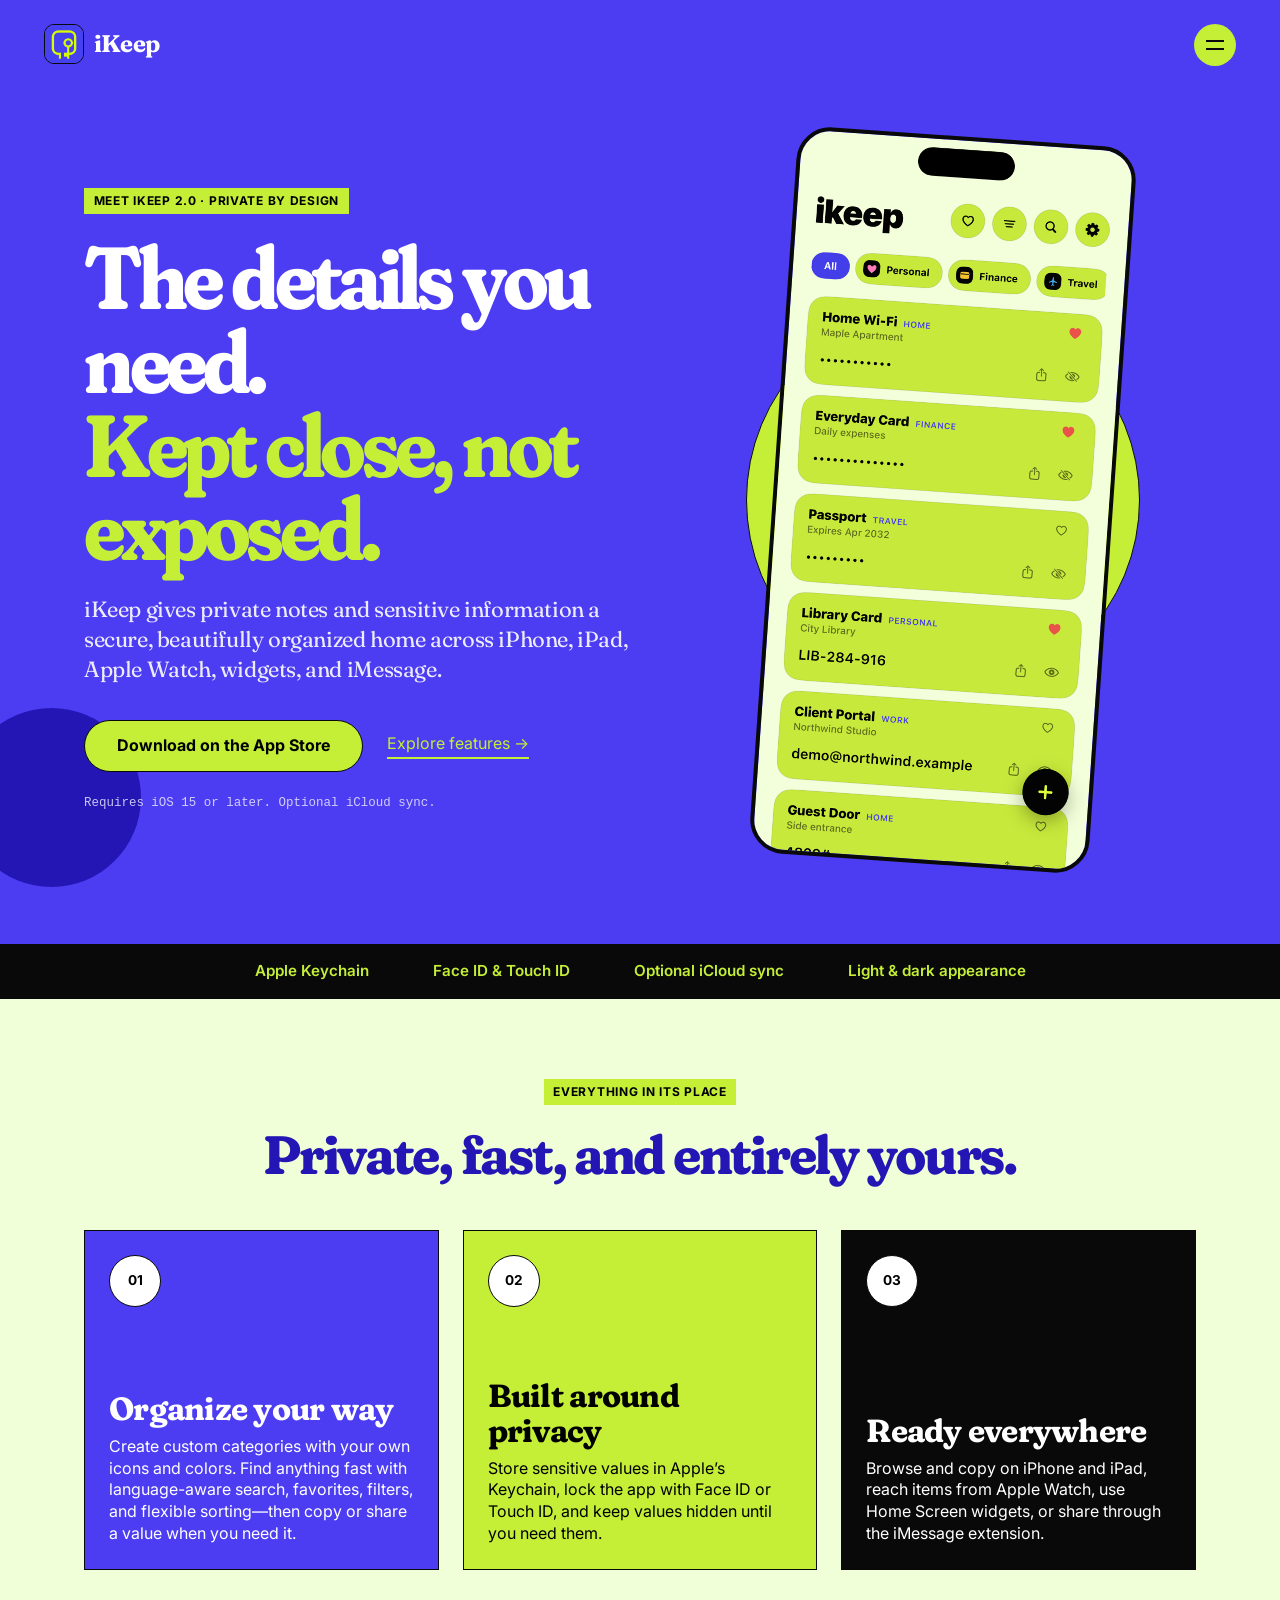
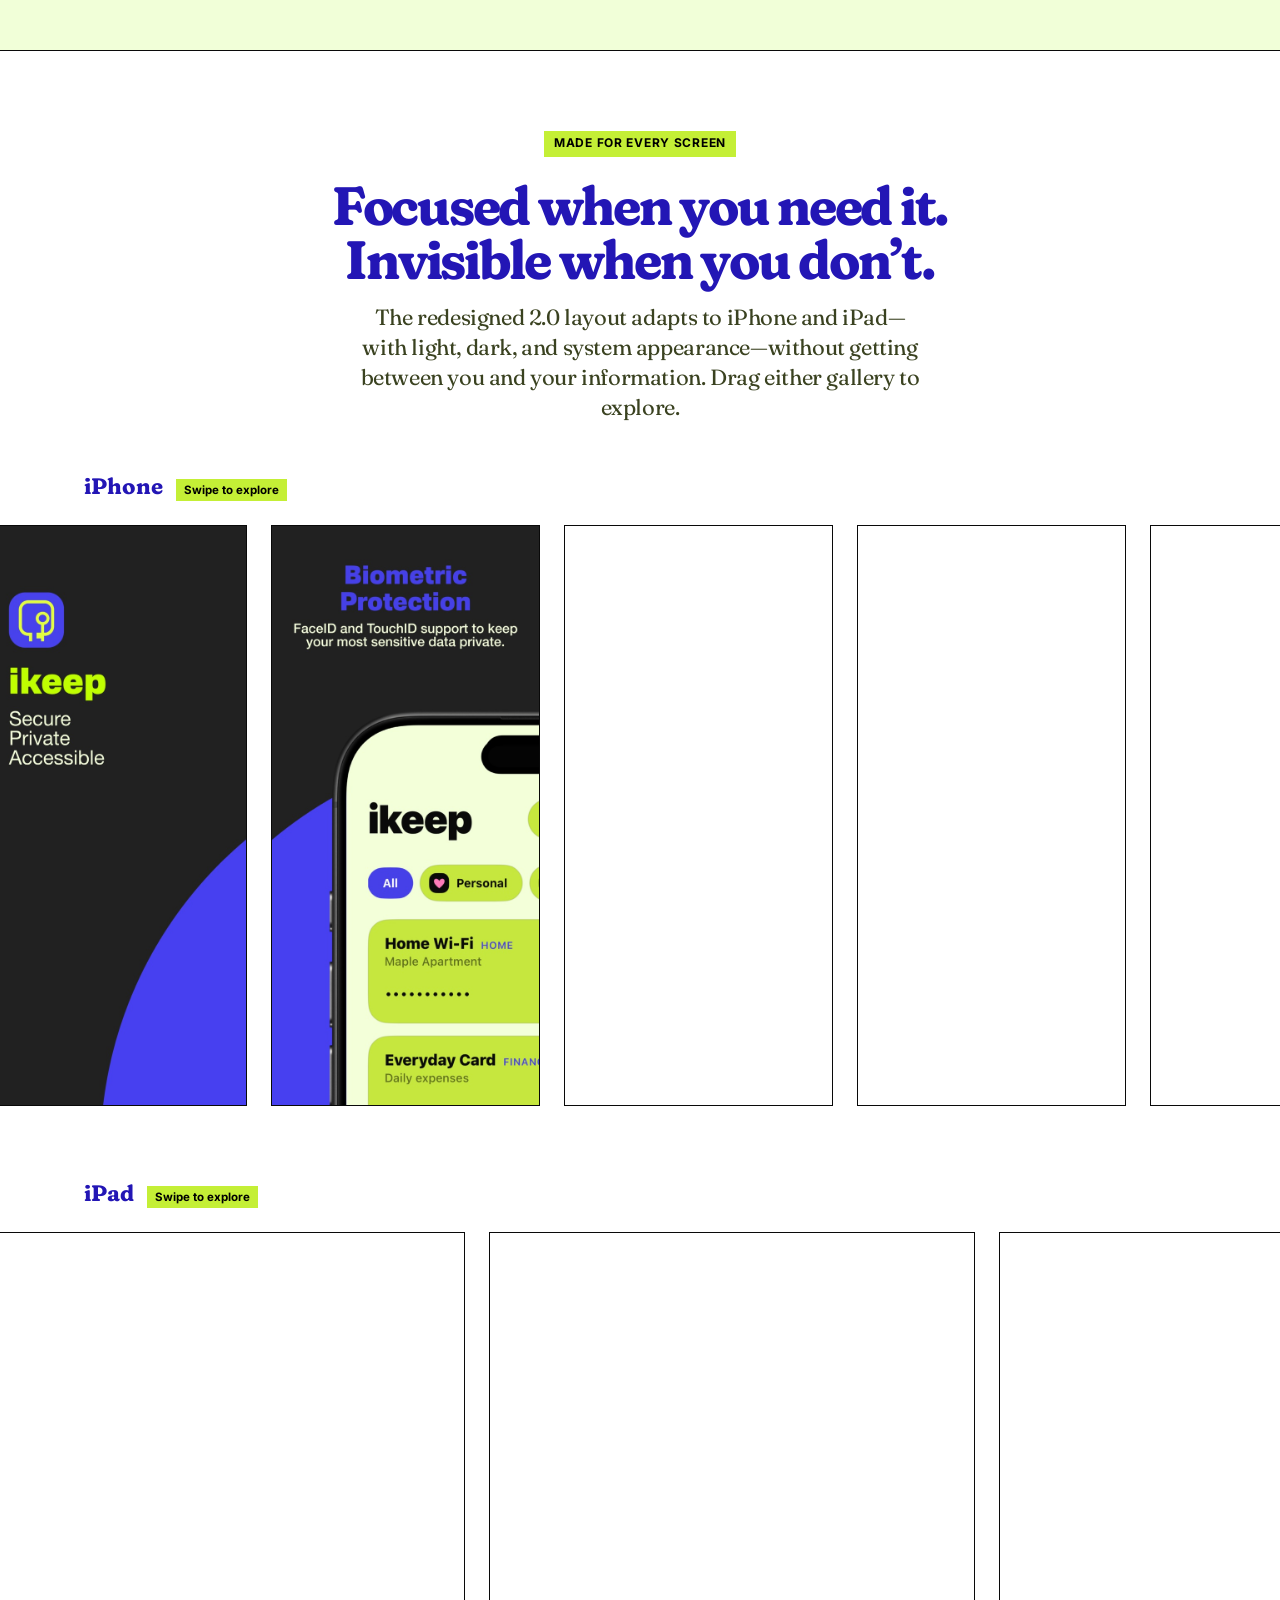
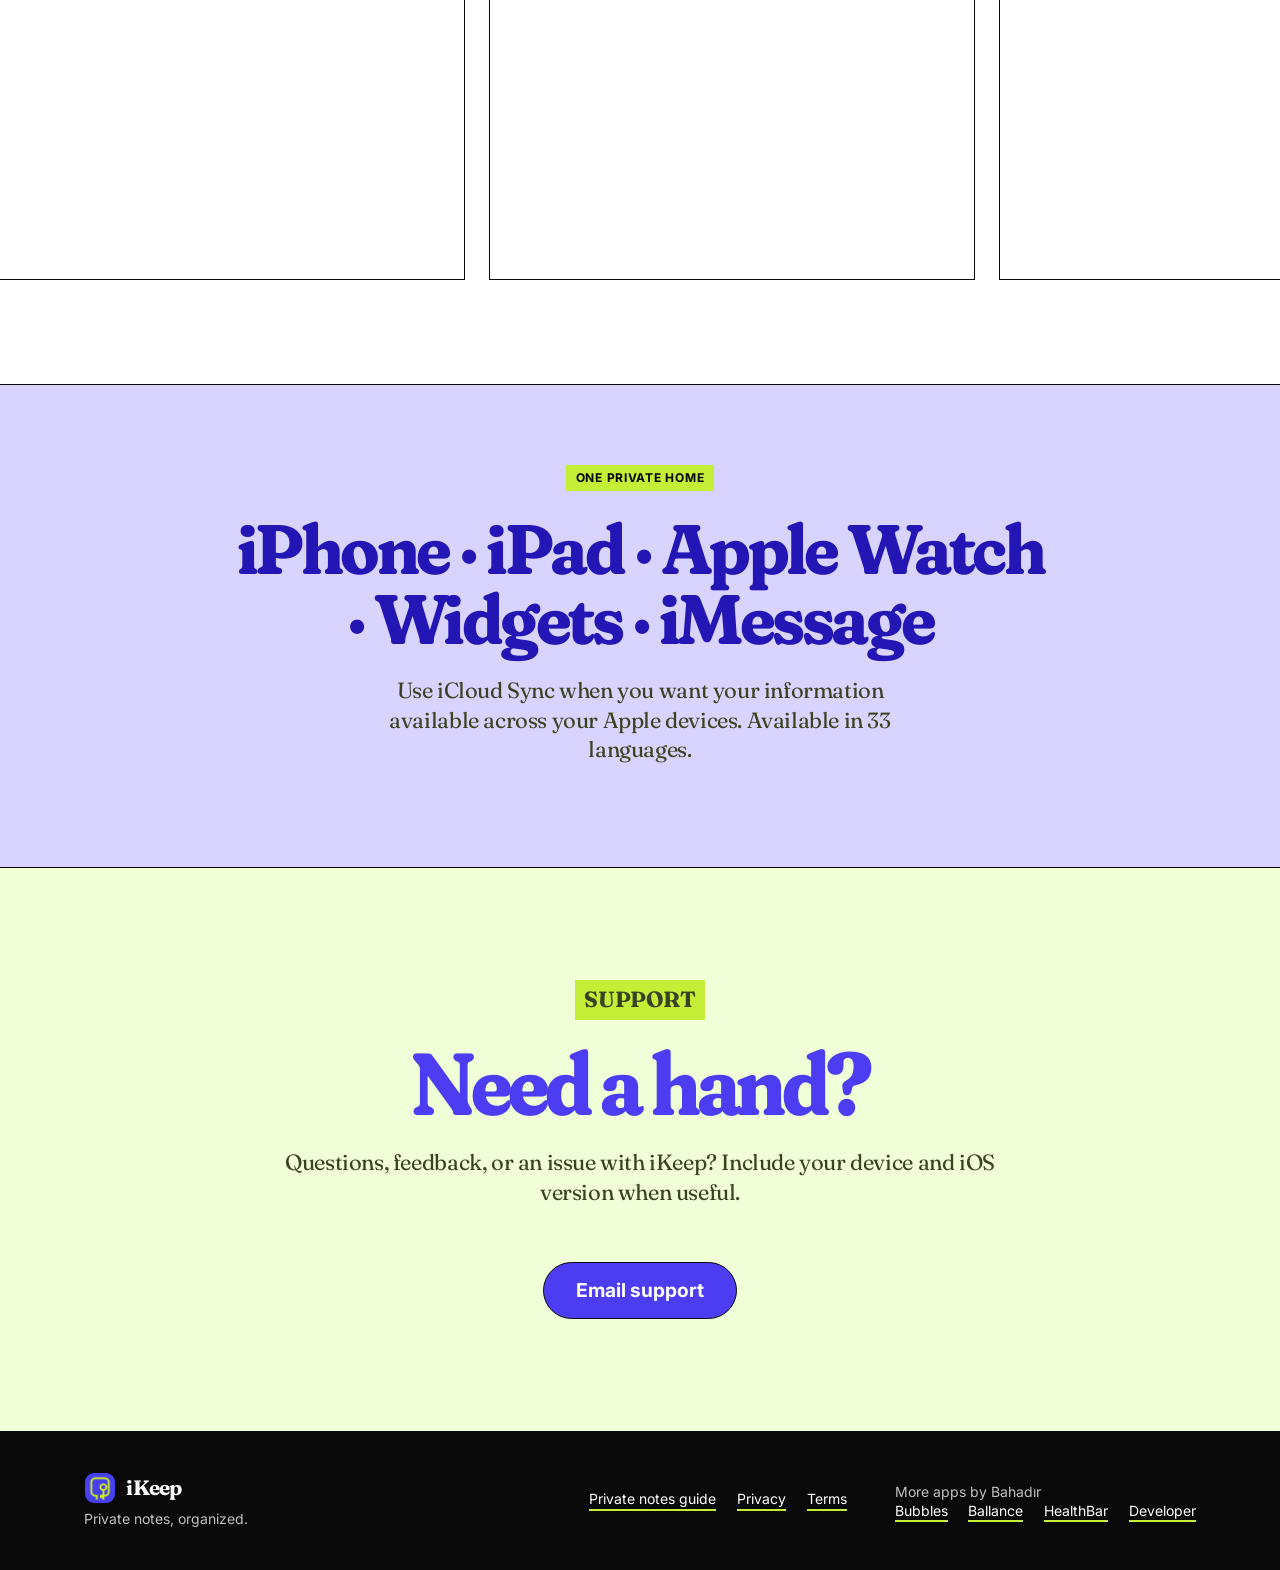
==== commit eb74c53d: "Use latest App Store screenshots; remove outdated images Replaces the screenshot galleries with the " ====
--- a/index.html
+++ b/index.html
@@ -4,6 +4,6 @@
 <main id="main"><section class="hero"><div class="hero-copy"><p class="eyebrow">Meet iKeep 2.0 · Private by design</p><h1>The details you need.<br><span>Kept close, not exposed.</span></h1><p class="lede">iKeep gives private notes and sensitive information a secure, beautifully organized home across iPhone, iPad, Apple Watch, widgets, and iMessage.</p><div class="actions"><a class="button" href="https://apps.apple.com/app/id6502346775">Download on the App Store</a><a class="text-link" href="#features">Explore features →</a></div><p class="fine">Requires iOS 15 or later. Optional iCloud sync.</p></div><div class="hero-art"><div class="halo"></div><img class="phone hero-phone" src="/assets/images/iphone-home.png" alt="iKeep home screen with organized private items" width="430" height="932"></div></section>
 <section class="trust" aria-label="Highlights"><p>Apple Keychain</p><p>Face ID &amp; Touch ID</p><p>Optional iCloud sync</p><p>Light &amp; dark appearance</p></section>
 <section id="features" class="section"><p class="eyebrow">Everything in its place</p><h2>Private, fast, and entirely yours.</h2><div class="grid"><article><span>01</span><h3>Organize your way</h3><p>Create custom categories with your own icons and colors. Find anything fast with language-aware search, favorites, filters, and flexible sorting—then copy or share a value when you need it.</p></article><article><span>02</span><h3>Built around privacy</h3><p>Store sensitive values in Apple’s Keychain, lock the app with Face ID or Touch ID, and keep values hidden until you need them.</p></article><article><span>03</span><h3>Ready everywhere</h3><p>Browse and copy on iPhone and iPad, reach items from Apple Watch, use Home Screen widgets, or share through the iMessage extension.</p></article></div></section>
-<section id="screens" class="section screenshot-showcase"><div class="screens-intro"><p class="eyebrow">Made for every screen</p><h2>Focused when you need it. Invisible when you don’t.</h2><p>The redesigned 2.0 layout adapts to iPhone and iPad—with light, dark, and system appearance—without getting between you and your information. Drag either gallery to explore.</p></div><div class="screenshot-group"><div class="screenshot-heading"><h3>iPhone</h3><span>Swipe to explore</span></div><div class="screenshot-rail" data-carousel tabindex="0" aria-label="iKeep iPhone screenshots. Scroll horizontally to browse."><div class="screenshot-track"><img src="/assets/images/screenshots/iphone/01_slice_1.jpg" alt="iKeep App Store screenshot showing private items on iPhone" width="415" height="900" loading="eager" decoding="async"><img src="/assets/images/screenshots/iphone/01_slice_2.jpg" alt="iKeep App Store screenshot showing item organization on iPhone" width="415" height="900" loading="lazy" decoding="async"><img src="/assets/images/screenshots/iphone/01_slice_3.jpg" alt="iKeep App Store screenshot showing categories on iPhone" width="415" height="900" loading="lazy" decoding="async"><img src="/assets/images/screenshots/iphone/01_slice_4.jpg" alt="iKeep App Store screenshot showing secure details on iPhone" width="415" height="900" loading="lazy" decoding="async"><img src="/assets/images/screenshots/iphone/01_slice_5.jpg" alt="iKeep App Store screenshot showing iCloud features on iPhone" width="415" height="900" loading="lazy" decoding="async"><img src="/assets/images/screenshots/iphone/01_slice_6.jpg" alt="iKeep App Store screenshot showing widgets on iPhone" width="415" height="900" loading="lazy" decoding="async"><img src="/assets/images/screenshots/iphone/01_slice_7.jpg" alt="iKeep App Store screenshot showing Apple device support" width="415" height="900" loading="lazy" decoding="async"></div></div></div><div class="screenshot-group ipad"><div class="screenshot-heading"><h3>iPad</h3><span>Swipe to explore</span></div><div class="screenshot-rail" data-carousel data-direction="reverse" tabindex="0" aria-label="iKeep iPad screenshots. Scroll horizontally to browse."><div class="screenshot-track"><img src="/assets/images/screenshots/ipad/01_slice_1.jpg" alt="iKeep App Store screenshot showing private items on iPad" width="749" height="1000" loading="lazy" decoding="async"><img src="/assets/images/screenshots/ipad/01_slice_2.jpg" alt="iKeep App Store screenshot showing item organization on iPad" width="749" height="1000" loading="lazy" decoding="async"><img src="/assets/images/screenshots/ipad/01_slice_3.jpg" alt="iKeep App Store screenshot showing categories on iPad" width="749" height="1000" loading="lazy" decoding="async"><img src="/assets/images/screenshots/ipad/01_slice_4.jpg" alt="iKeep App Store screenshot showing secure details on iPad" width="749" height="1000" loading="lazy" decoding="async"><img src="/assets/images/screenshots/ipad/01_slice_5.jpg" alt="iKeep App Store screenshot showing iCloud features on iPad" width="749" height="1000" loading="lazy" decoding="async"><img src="/assets/images/screenshots/ipad/01_slice_6.jpg" alt="iKeep App Store screenshot showing Apple device support on iPad" width="749" height="1000" loading="lazy" decoding="async"></div></div></div></section>
+<section id="screens" class="section screenshot-showcase"><div class="screens-intro"><p class="eyebrow">Made for every screen</p><h2>Focused when you need it. Invisible when you don’t.</h2><p>The redesigned 2.0 layout adapts to iPhone and iPad—with light, dark, and system appearance—without getting between you and your information. Drag either gallery to explore.</p></div><div class="screenshot-group"><div class="screenshot-heading"><h3>iPhone</h3><span>Swipe to explore</span></div><div class="screenshot-rail" data-carousel tabindex="0" aria-label="iKeep iPhone screenshots. Scroll horizontally to browse."><div class="screenshot-track"><img src="/assets/images/screenshots/iphone/01_slice_1.jpg" alt="iKeep App Store screenshot introducing the private notes app" width="415" height="900" loading="eager" decoding="async"><img src="/assets/images/screenshots/iphone/01_slice_2.jpg" alt="iKeep App Store screenshot showing Face ID and Touch ID protection on iPhone" width="415" height="900" loading="lazy" decoding="async"><img src="/assets/images/screenshots/iphone/01_slice_3.jpg" alt="iKeep App Store screenshot showing organized categories on iPhone" width="415" height="900" loading="lazy" decoding="async"><img src="/assets/images/screenshots/iphone/01_slice_4.jpg" alt="iKeep App Store screenshot showing light and dark modes" width="415" height="900" loading="lazy" decoding="async"><img src="/assets/images/screenshots/iphone/01_slice_5.jpg" alt="iKeep App Store screenshot showing sort, filter and instant search on iPhone" width="415" height="900" loading="lazy" decoding="async"><img src="/assets/images/screenshots/iphone/01_slice_6.jpg" alt="iKeep App Store screenshot showing a new item with custom categories" width="415" height="900" loading="lazy" decoding="async"><img src="/assets/images/screenshots/iphone/01_slice_7.jpg" alt="iKeep App Store screenshot showing privacy and appearance settings" width="415" height="900" loading="lazy" decoding="async"></div></div></div><div class="screenshot-group ipad"><div class="screenshot-heading"><h3>iPad</h3><span>Swipe to explore</span></div><div class="screenshot-rail" data-carousel data-direction="reverse" tabindex="0" aria-label="iKeep iPad screenshots. Scroll horizontally to browse."><div class="screenshot-track"><img src="/assets/images/screenshots/ipad/01_slice_1.jpg" alt="iKeep App Store screenshot introducing the app on iPad" width="960" height="1280" loading="lazy" decoding="async"><img src="/assets/images/screenshots/ipad/01_slice_2.jpg" alt="iKeep App Store screenshot showing biometric protection on iPad" width="960" height="1280" loading="lazy" decoding="async"><img src="/assets/images/screenshots/ipad/01_slice_3.jpg" alt="iKeep App Store screenshot showing iKeep widgets on iPad" width="960" height="1280" loading="lazy" decoding="async"><img src="/assets/images/screenshots/ipad/01_slice_4.jpg" alt="iKeep App Store screenshot showing sorting and filtering on iPad" width="960" height="1280" loading="lazy" decoding="async"><img src="/assets/images/screenshots/ipad/01_slice_5.jpg" alt="iKeep App Store screenshot showing a new item on iPad" width="960" height="1280" loading="lazy" decoding="async"><img src="/assets/images/screenshots/ipad/01_slice_6.jpg" alt="iKeep App Store screenshot showing privacy controls on iPad" width="960" height="1280" loading="lazy" decoding="async"></div></div></div></section>
 <section class="section platforms"><p class="eyebrow">One private home</p><h2>iPhone · iPad · Apple Watch · Widgets · iMessage</h2><p>Use iCloud Sync when you want your information available across your Apple devices. Available in 33 languages.</p></section><section id="support" class="section support"><div><p class="eyebrow">Support</p><h2>Need a hand?</h2><p>Questions, feedback, or an issue with iKeep? Include your device and iOS version when useful.</p></div><a class="button secondary" href="mailto:sonmezbahad@gmail.com?subject=iKeep%20Support">Email support</a></section></main>
 <footer><div><a class="brand" href="/"><img src="/assets/images/app-icon.png" alt="" width="32" height="32">iKeep</a><p>Private notes, organized.</p></div><nav aria-label="Explore"><a href="/private-notes-iphone/">Private notes guide</a><a href="/legal/privacy.html">Privacy</a><a href="/legal/terms.html">Terms</a></nav><div><p>More apps by Bahadır</p><nav aria-label="More apps by Bahadır Sönmez"><a href="https://bubbles.bahadirsonmez.com/">Bubbles</a><a href="https://ballance.bahadirsonmez.com/">Ballance</a><a href="https://healthbar.bahadirsonmez.com/">HealthBar</a><a href="https://bahadirsonmez.com/">Developer</a></nav></div></footer><script src="/assets/site.js" defer></script><!-- Cloudflare Web Analytics --><script type="module" src="https://static.cloudflareinsights.com/beacon.min.js" data-cf-beacon='{"token":"b08214100473499db5d2655d0c62cd89"}'></script><!-- End Cloudflare Web Analytics --></body></html>
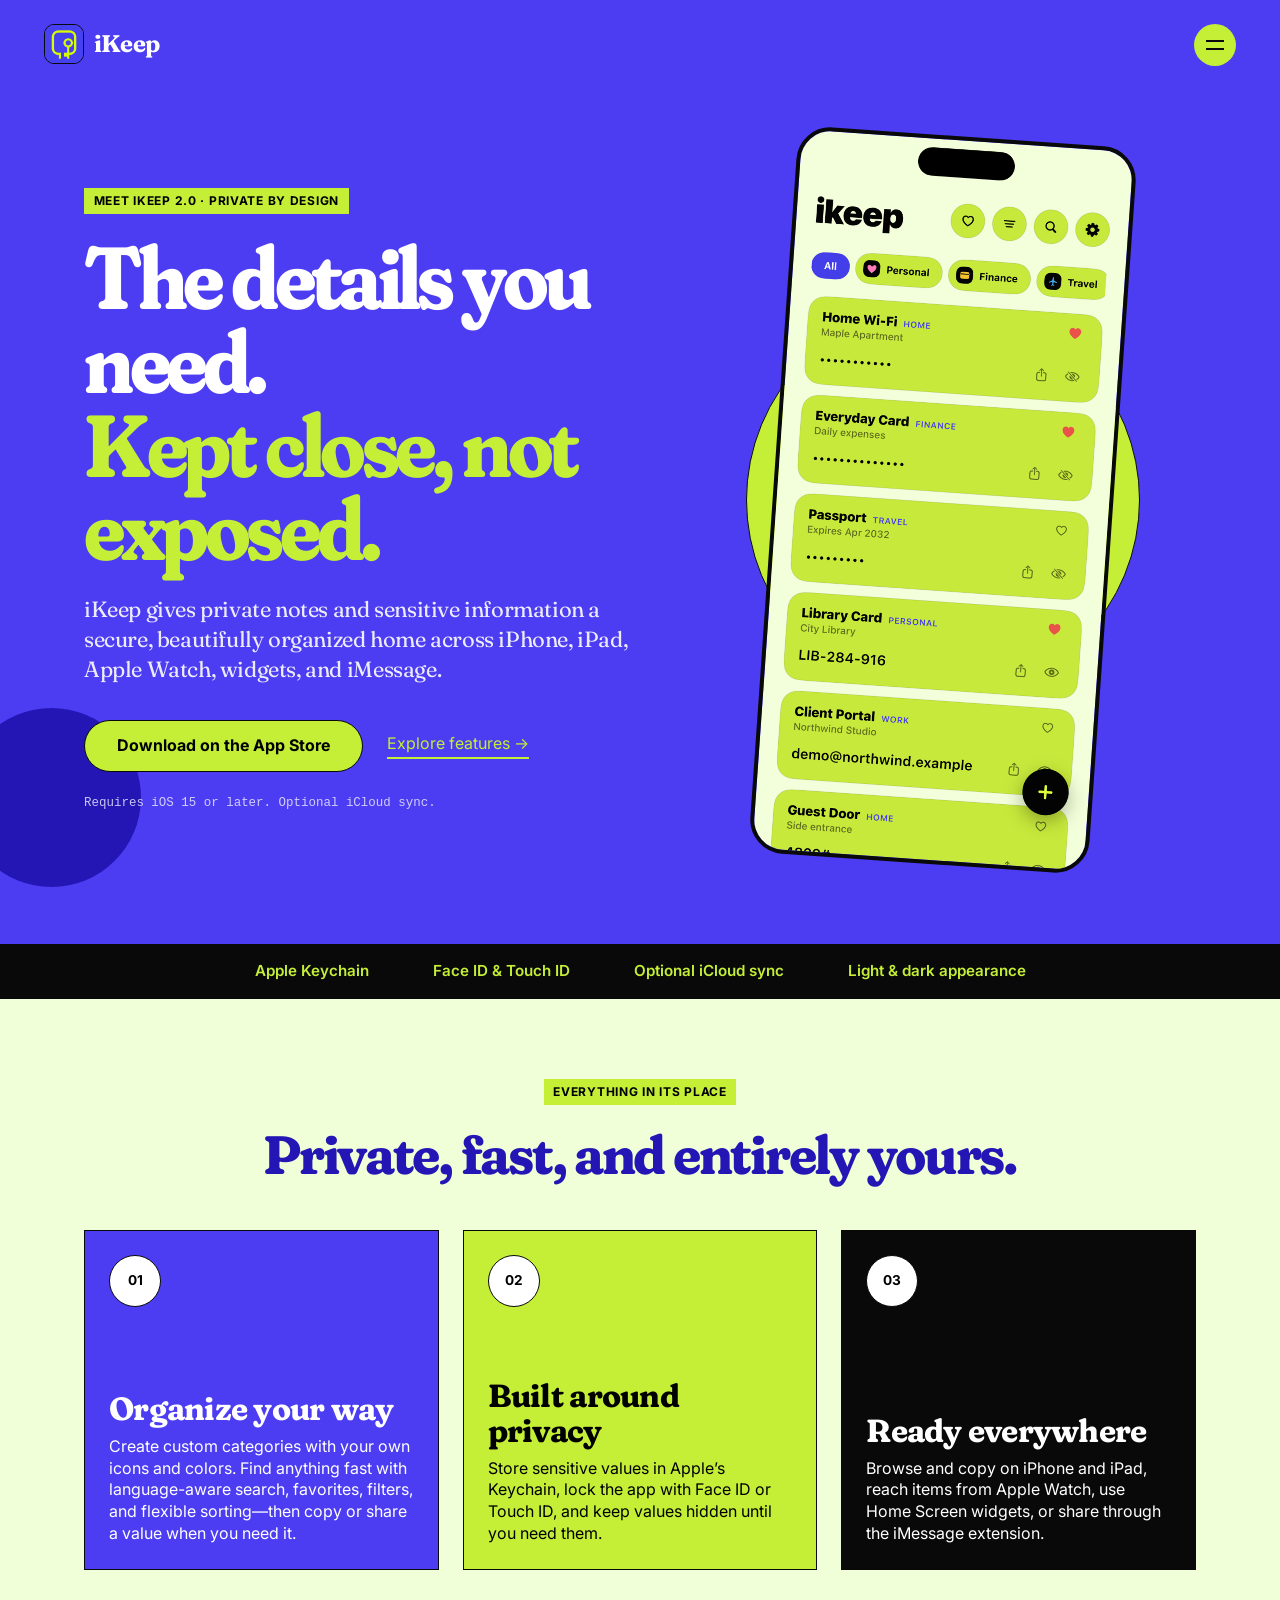
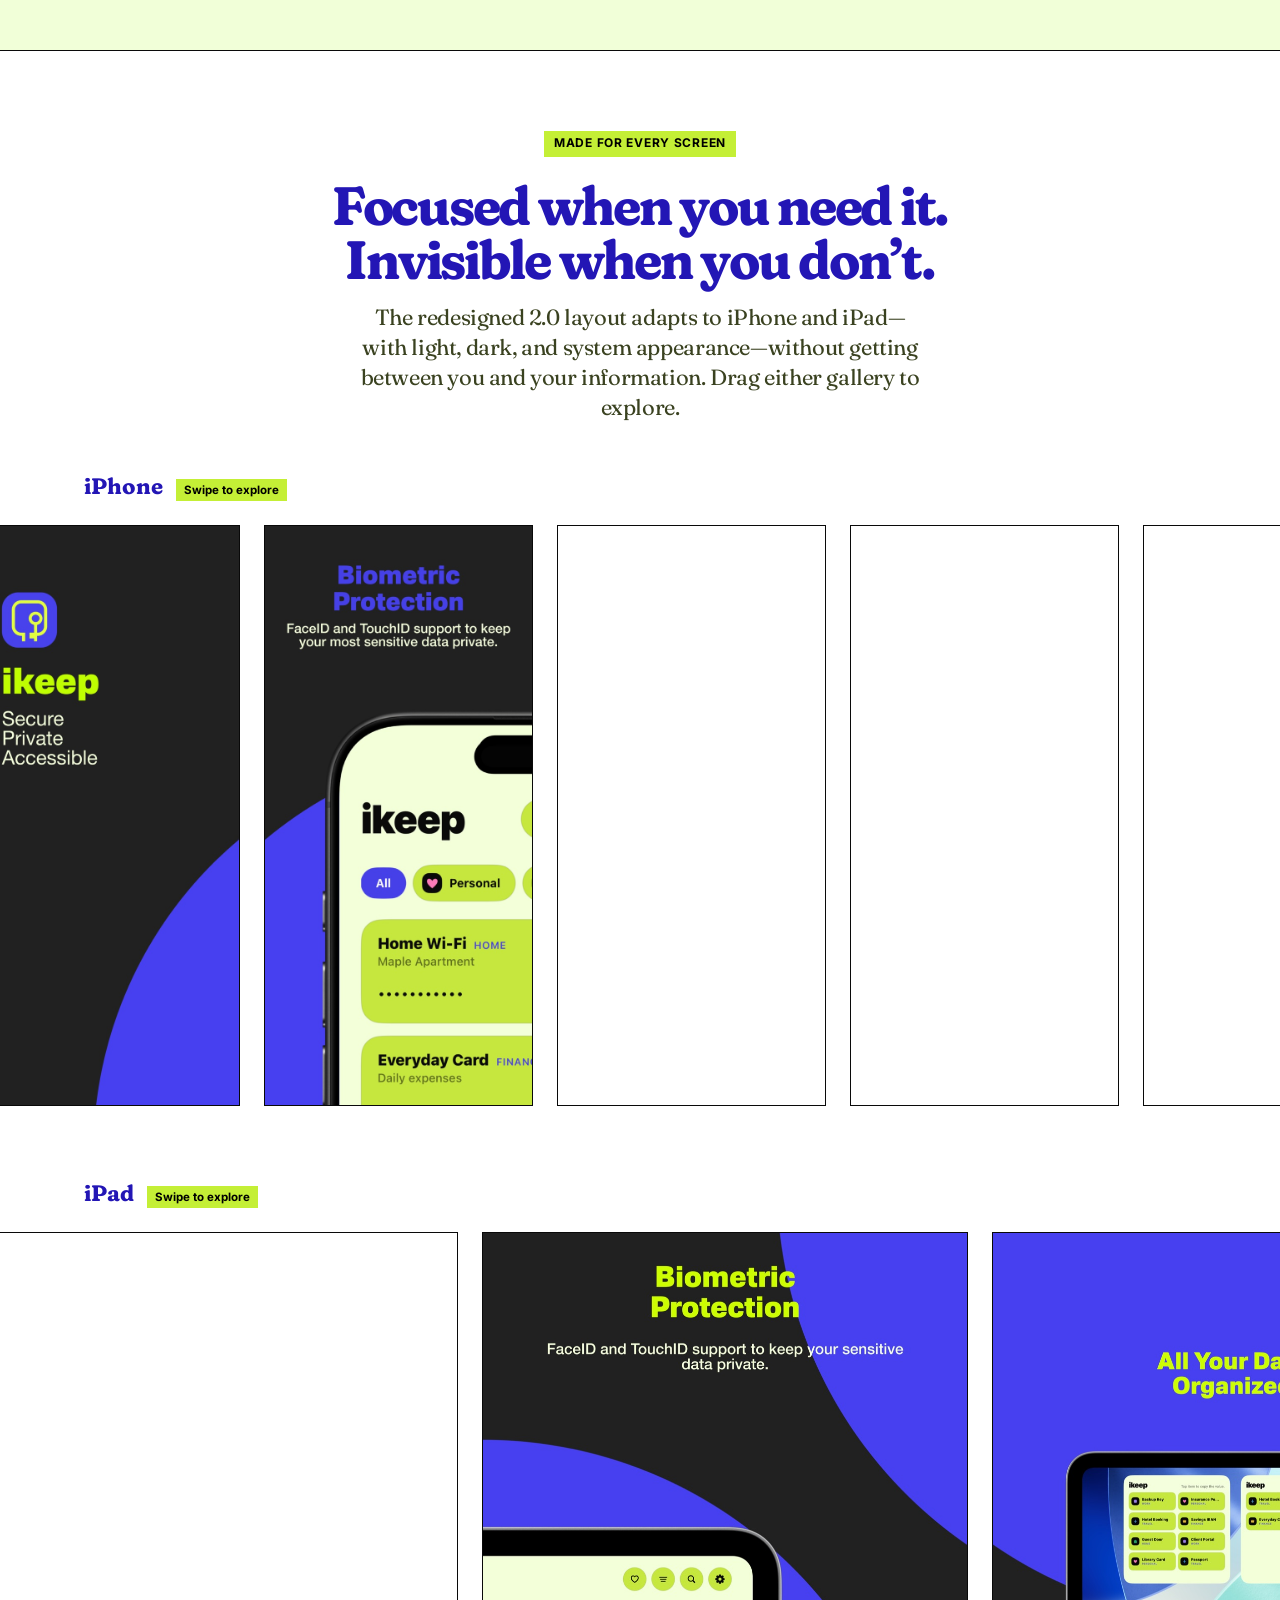
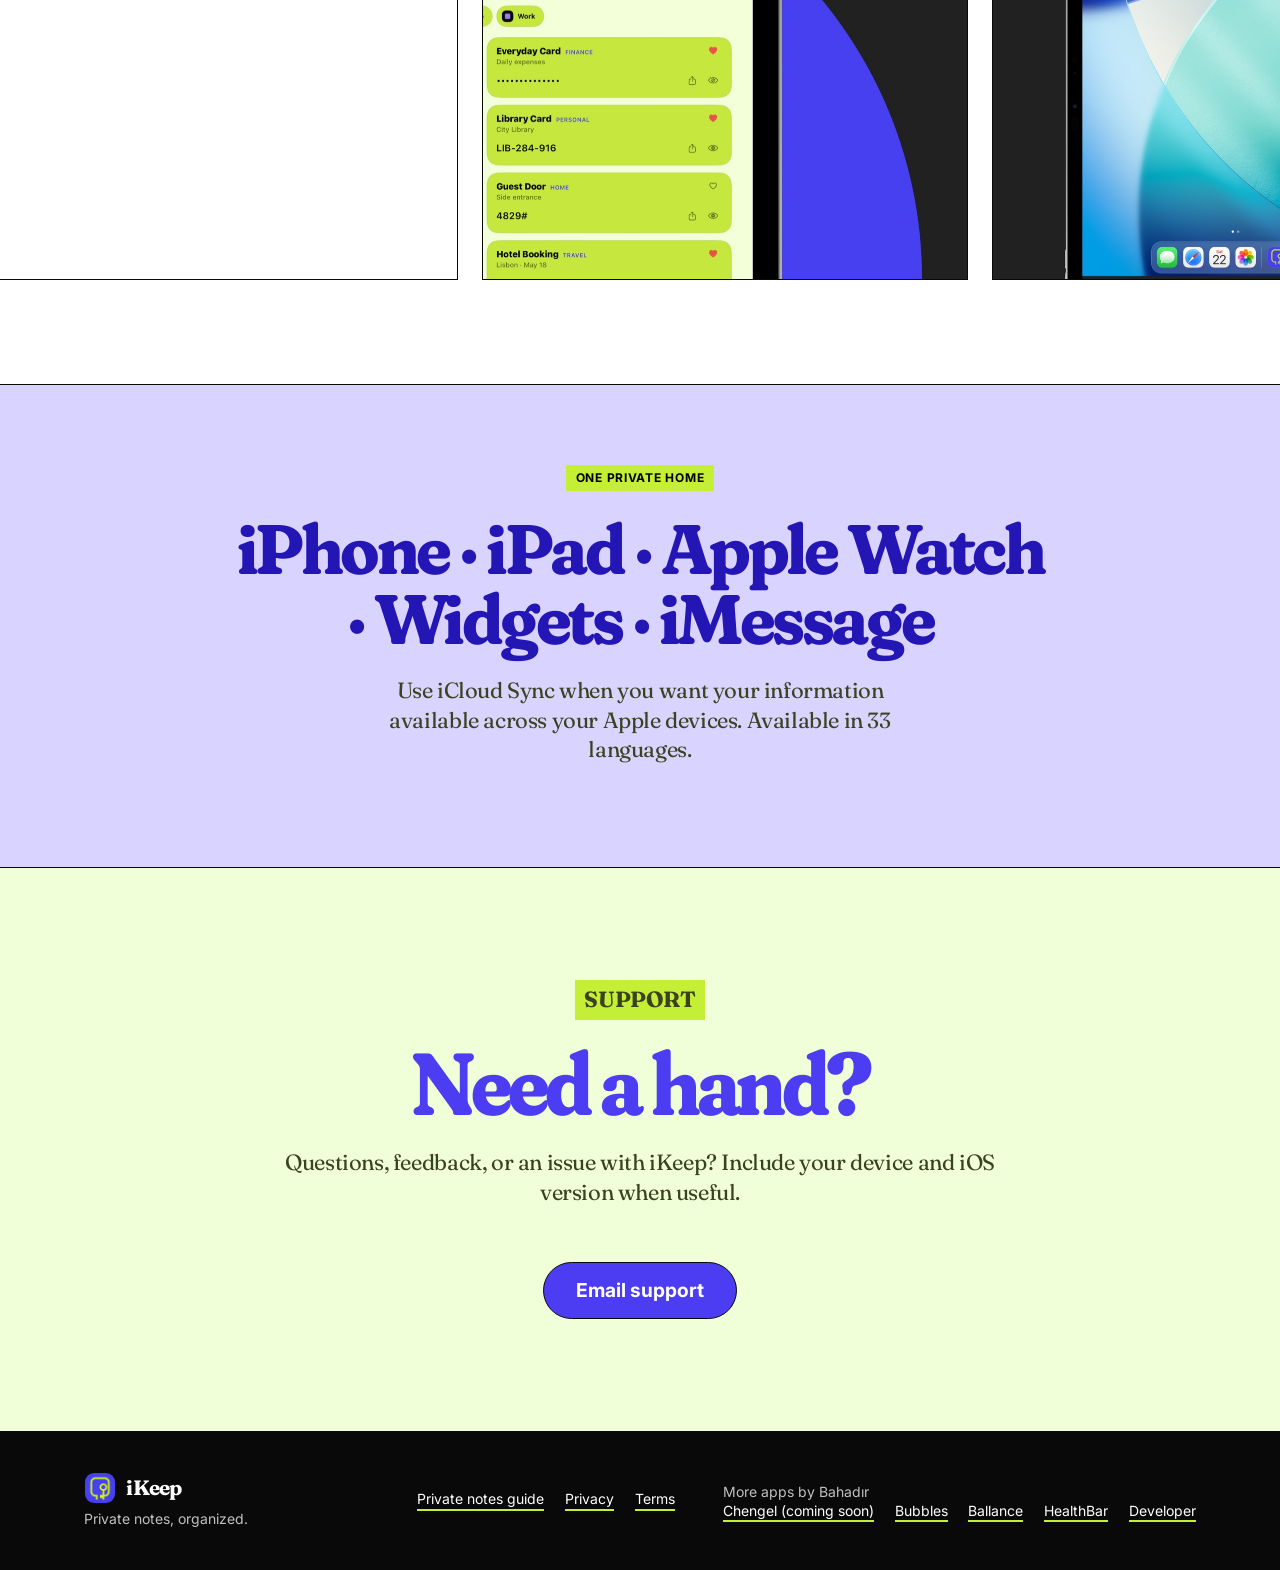
==== commit 45332b6e: "Add Chengel to More apps; favicon and apple-touch-icon Footer lists Chengel (coming soon) first, lik" ====
--- a/index.html
+++ b/index.html
@@ -1,9 +1,9 @@
 <!doctype html>
-<html lang="en"><head><meta charset="utf-8"><meta name="viewport" content="width=device-width,initial-scale=1"><title>iKeep — Private Notes App for iPhone &amp; Apple Watch</title><meta name="description" content="Organize private notes and sensitive details with Apple Keychain, Face ID, optional iCloud sync, widgets, and Apple Watch access."><meta name="theme-color" content="#4c3df2"><meta property="og:type" content="website"><meta property="og:site_name" content="iKeep"><meta property="og:locale" content="en_US"><meta property="og:title" content="iKeep — Private Notes App for Apple Devices"><meta property="og:description" content="Keep important personal information protected, organized, and ready across your Apple devices."><meta property="og:image" content="https://ikeep.bahadirsonmez.com/assets/images/og-image.png"><meta property="og:image:width" content="1200"><meta property="og:image:height" content="630"><meta property="og:image:alt" content="iKeep private notes app"><meta property="og:url" content="https://ikeep.bahadirsonmez.com/"><meta name="twitter:card" content="summary_large_image"><meta name="twitter:title" content="iKeep — Private Notes App for Apple Devices"><meta name="twitter:description" content="Private notes protected with Apple Keychain and biometric lock, available across your Apple devices."><meta name="twitter:image" content="https://ikeep.bahadirsonmez.com/assets/images/og-image.png"><meta name="twitter:image:alt" content="iKeep private notes app"><meta name="apple-itunes-app" content="app-id=6502346775, app-argument=https://ikeep.bahadirsonmez.com/"><link rel="canonical" href="https://ikeep.bahadirsonmez.com/"><link rel="icon" href="/assets/images/favicon.png"><link rel="preconnect" href="https://fonts.googleapis.com"><link rel="preconnect" href="https://fonts.gstatic.com" crossorigin><link rel="stylesheet" href="https://fonts.googleapis.com/css2?family=Fraunces:ital,opsz,wght,SOFT,WONK@0,9..144,400..800,100,0&family=Inter:wght@400;600;700&display=swap"><link rel="stylesheet" href="/assets/site.css"><script type="application/ld+json">{"@context":"https://schema.org","@type":"SoftwareApplication","name":"iKeep","applicationCategory":"UtilitiesApplication","operatingSystem":"iOS 15 or later, iPadOS, watchOS","description":"A private notes app for organizing sensitive personal details across Apple devices with Apple Keychain, biometric lock, and optional iCloud sync.","image":"https://ikeep.bahadirsonmez.com/assets/images/app-icon.png","url":"https://ikeep.bahadirsonmez.com/","downloadUrl":"https://apps.apple.com/app/id6502346775","installUrl":"https://apps.apple.com/app/id6502346775","offers":{"@type":"Offer","price":"0","priceCurrency":"USD"},"author":{"@type":"Person","name":"Bahadır Sönmez","url":"https://bahadirsonmez.com/"}}</script></head>
+<html lang="en"><head><meta charset="utf-8"><meta name="viewport" content="width=device-width,initial-scale=1"><title>iKeep — Private Notes App for iPhone &amp; Apple Watch</title><meta name="description" content="Organize private notes and sensitive details with Apple Keychain, Face ID, optional iCloud sync, widgets, and Apple Watch access."><meta name="theme-color" content="#4c3df2"><meta property="og:type" content="website"><meta property="og:site_name" content="iKeep"><meta property="og:locale" content="en_US"><meta property="og:title" content="iKeep — Private Notes App for Apple Devices"><meta property="og:description" content="Keep important personal information protected, organized, and ready across your Apple devices."><meta property="og:image" content="https://ikeep.bahadirsonmez.com/assets/images/og-image.png"><meta property="og:image:width" content="1200"><meta property="og:image:height" content="630"><meta property="og:image:alt" content="iKeep private notes app"><meta property="og:url" content="https://ikeep.bahadirsonmez.com/"><meta name="twitter:card" content="summary_large_image"><meta name="twitter:title" content="iKeep — Private Notes App for Apple Devices"><meta name="twitter:description" content="Private notes protected with Apple Keychain and biometric lock, available across your Apple devices."><meta name="twitter:image" content="https://ikeep.bahadirsonmez.com/assets/images/og-image.png"><meta name="twitter:image:alt" content="iKeep private notes app"><meta name="apple-itunes-app" content="app-id=6502346775, app-argument=https://ikeep.bahadirsonmez.com/"><link rel="canonical" href="https://ikeep.bahadirsonmez.com/"><link rel="icon" href="/assets/images/favicon.png"><link rel="apple-touch-icon" href="/assets/images/app-icon.png"><link rel="preconnect" href="https://fonts.googleapis.com"><link rel="preconnect" href="https://fonts.gstatic.com" crossorigin><link rel="stylesheet" href="https://fonts.googleapis.com/css2?family=Fraunces:ital,opsz,wght,SOFT,WONK@0,9..144,400..800,100,0&family=Inter:wght@400;600;700&display=swap"><link rel="stylesheet" href="/assets/site.css"><script type="application/ld+json">{"@context":"https://schema.org","@type":"SoftwareApplication","name":"iKeep","applicationCategory":"UtilitiesApplication","operatingSystem":"iOS 15 or later, iPadOS, watchOS","description":"A private notes app for organizing sensitive personal details across Apple devices with Apple Keychain, biometric lock, and optional iCloud sync.","image":"https://ikeep.bahadirsonmez.com/assets/images/app-icon.png","url":"https://ikeep.bahadirsonmez.com/","downloadUrl":"https://apps.apple.com/app/id6502346775","installUrl":"https://apps.apple.com/app/id6502346775","offers":{"@type":"Offer","price":"0","priceCurrency":"USD"},"author":{"@type":"Person","name":"Bahadır Sönmez","url":"https://bahadirsonmez.com/"}}</script></head>
 <body><a class="skip" href="#main">Skip to content</a><header class="site-header"><a class="brand" href="/" aria-label="iKeep home"><img src="/assets/images/app-icon.png" alt="" width="40" height="40"><span>iKeep</span></a><button class="nav-toggle" type="button" aria-expanded="false" aria-controls="site-nav" data-nav-toggle><span class="sr-only">Toggle navigation</span><span></span><span></span></button><nav id="site-nav" aria-label="Primary"><a href="#features">Features</a><a href="#screens">Screens</a><a href="#support">Support</a><a class="button small" href="https://apps.apple.com/app/id6502346775">Download</a></nav></header>
 <main id="main"><section class="hero"><div class="hero-copy"><p class="eyebrow">Meet iKeep 2.0 · Private by design</p><h1>The details you need.<br><span>Kept close, not exposed.</span></h1><p class="lede">iKeep gives private notes and sensitive information a secure, beautifully organized home across iPhone, iPad, Apple Watch, widgets, and iMessage.</p><div class="actions"><a class="button" href="https://apps.apple.com/app/id6502346775">Download on the App Store</a><a class="text-link" href="#features">Explore features →</a></div><p class="fine">Requires iOS 15 or later. Optional iCloud sync.</p></div><div class="hero-art"><div class="halo"></div><img class="phone hero-phone" src="/assets/images/iphone-home.png" alt="iKeep home screen with organized private items" width="430" height="932"></div></section>
 <section class="trust" aria-label="Highlights"><p>Apple Keychain</p><p>Face ID &amp; Touch ID</p><p>Optional iCloud sync</p><p>Light &amp; dark appearance</p></section>
 <section id="features" class="section"><p class="eyebrow">Everything in its place</p><h2>Private, fast, and entirely yours.</h2><div class="grid"><article><span>01</span><h3>Organize your way</h3><p>Create custom categories with your own icons and colors. Find anything fast with language-aware search, favorites, filters, and flexible sorting—then copy or share a value when you need it.</p></article><article><span>02</span><h3>Built around privacy</h3><p>Store sensitive values in Apple’s Keychain, lock the app with Face ID or Touch ID, and keep values hidden until you need them.</p></article><article><span>03</span><h3>Ready everywhere</h3><p>Browse and copy on iPhone and iPad, reach items from Apple Watch, use Home Screen widgets, or share through the iMessage extension.</p></article></div></section>
 <section id="screens" class="section screenshot-showcase"><div class="screens-intro"><p class="eyebrow">Made for every screen</p><h2>Focused when you need it. Invisible when you don’t.</h2><p>The redesigned 2.0 layout adapts to iPhone and iPad—with light, dark, and system appearance—without getting between you and your information. Drag either gallery to explore.</p></div><div class="screenshot-group"><div class="screenshot-heading"><h3>iPhone</h3><span>Swipe to explore</span></div><div class="screenshot-rail" data-carousel tabindex="0" aria-label="iKeep iPhone screenshots. Scroll horizontally to browse."><div class="screenshot-track"><img src="/assets/images/screenshots/iphone/01_slice_1.jpg" alt="iKeep App Store screenshot introducing the private notes app" width="415" height="900" loading="eager" decoding="async"><img src="/assets/images/screenshots/iphone/01_slice_2.jpg" alt="iKeep App Store screenshot showing Face ID and Touch ID protection on iPhone" width="415" height="900" loading="lazy" decoding="async"><img src="/assets/images/screenshots/iphone/01_slice_3.jpg" alt="iKeep App Store screenshot showing organized categories on iPhone" width="415" height="900" loading="lazy" decoding="async"><img src="/assets/images/screenshots/iphone/01_slice_4.jpg" alt="iKeep App Store screenshot showing light and dark modes" width="415" height="900" loading="lazy" decoding="async"><img src="/assets/images/screenshots/iphone/01_slice_5.jpg" alt="iKeep App Store screenshot showing sort, filter and instant search on iPhone" width="415" height="900" loading="lazy" decoding="async"><img src="/assets/images/screenshots/iphone/01_slice_6.jpg" alt="iKeep App Store screenshot showing a new item with custom categories" width="415" height="900" loading="lazy" decoding="async"><img src="/assets/images/screenshots/iphone/01_slice_7.jpg" alt="iKeep App Store screenshot showing privacy and appearance settings" width="415" height="900" loading="lazy" decoding="async"></div></div></div><div class="screenshot-group ipad"><div class="screenshot-heading"><h3>iPad</h3><span>Swipe to explore</span></div><div class="screenshot-rail" data-carousel data-direction="reverse" tabindex="0" aria-label="iKeep iPad screenshots. Scroll horizontally to browse."><div class="screenshot-track"><img src="/assets/images/screenshots/ipad/01_slice_1.jpg" alt="iKeep App Store screenshot introducing the app on iPad" width="960" height="1280" loading="lazy" decoding="async"><img src="/assets/images/screenshots/ipad/01_slice_2.jpg" alt="iKeep App Store screenshot showing biometric protection on iPad" width="960" height="1280" loading="lazy" decoding="async"><img src="/assets/images/screenshots/ipad/01_slice_3.jpg" alt="iKeep App Store screenshot showing iKeep widgets on iPad" width="960" height="1280" loading="lazy" decoding="async"><img src="/assets/images/screenshots/ipad/01_slice_4.jpg" alt="iKeep App Store screenshot showing sorting and filtering on iPad" width="960" height="1280" loading="lazy" decoding="async"><img src="/assets/images/screenshots/ipad/01_slice_5.jpg" alt="iKeep App Store screenshot showing a new item on iPad" width="960" height="1280" loading="lazy" decoding="async"><img src="/assets/images/screenshots/ipad/01_slice_6.jpg" alt="iKeep App Store screenshot showing privacy controls on iPad" width="960" height="1280" loading="lazy" decoding="async"></div></div></div></section>
 <section class="section platforms"><p class="eyebrow">One private home</p><h2>iPhone · iPad · Apple Watch · Widgets · iMessage</h2><p>Use iCloud Sync when you want your information available across your Apple devices. Available in 33 languages.</p></section><section id="support" class="section support"><div><p class="eyebrow">Support</p><h2>Need a hand?</h2><p>Questions, feedback, or an issue with iKeep? Include your device and iOS version when useful.</p></div><a class="button secondary" href="mailto:sonmezbahad@gmail.com?subject=iKeep%20Support">Email support</a></section></main>
-<footer><div><a class="brand" href="/"><img src="/assets/images/app-icon.png" alt="" width="32" height="32">iKeep</a><p>Private notes, organized.</p></div><nav aria-label="Explore"><a href="/private-notes-iphone/">Private notes guide</a><a href="/legal/privacy.html">Privacy</a><a href="/legal/terms.html">Terms</a></nav><div><p>More apps by Bahadır</p><nav aria-label="More apps by Bahadır Sönmez"><a href="https://bubbles.bahadirsonmez.com/">Bubbles</a><a href="https://ballance.bahadirsonmez.com/">Ballance</a><a href="https://healthbar.bahadirsonmez.com/">HealthBar</a><a href="https://bahadirsonmez.com/">Developer</a></nav></div></footer><script src="/assets/site.js" defer></script><!-- Cloudflare Web Analytics --><script type="module" src="https://static.cloudflareinsights.com/beacon.min.js" data-cf-beacon='{"token":"b08214100473499db5d2655d0c62cd89"}'></script><!-- End Cloudflare Web Analytics --></body></html>
+<footer><div><a class="brand" href="/"><img src="/assets/images/app-icon.png" alt="" width="32" height="32">iKeep</a><p>Private notes, organized.</p></div><nav aria-label="Explore"><a href="/private-notes-iphone/">Private notes guide</a><a href="/legal/privacy.html">Privacy</a><a href="/legal/terms.html">Terms</a></nav><div><p>More apps by Bahadır</p><nav aria-label="More apps by Bahadır Sönmez"><a href="https://chengel.bahadirsonmez.com/">Chengel (coming soon)</a><a href="https://bubbles.bahadirsonmez.com/">Bubbles</a><a href="https://ballance.bahadirsonmez.com/">Ballance</a><a href="https://healthbar.bahadirsonmez.com/">HealthBar</a><a href="https://bahadirsonmez.com/">Developer</a></nav></div></footer><script src="/assets/site.js" defer></script><!-- Cloudflare Web Analytics --><script type="module" src="https://static.cloudflareinsights.com/beacon.min.js" data-cf-beacon='{"token":"b08214100473499db5d2655d0c62cd89"}'></script><!-- End Cloudflare Web Analytics --></body></html>
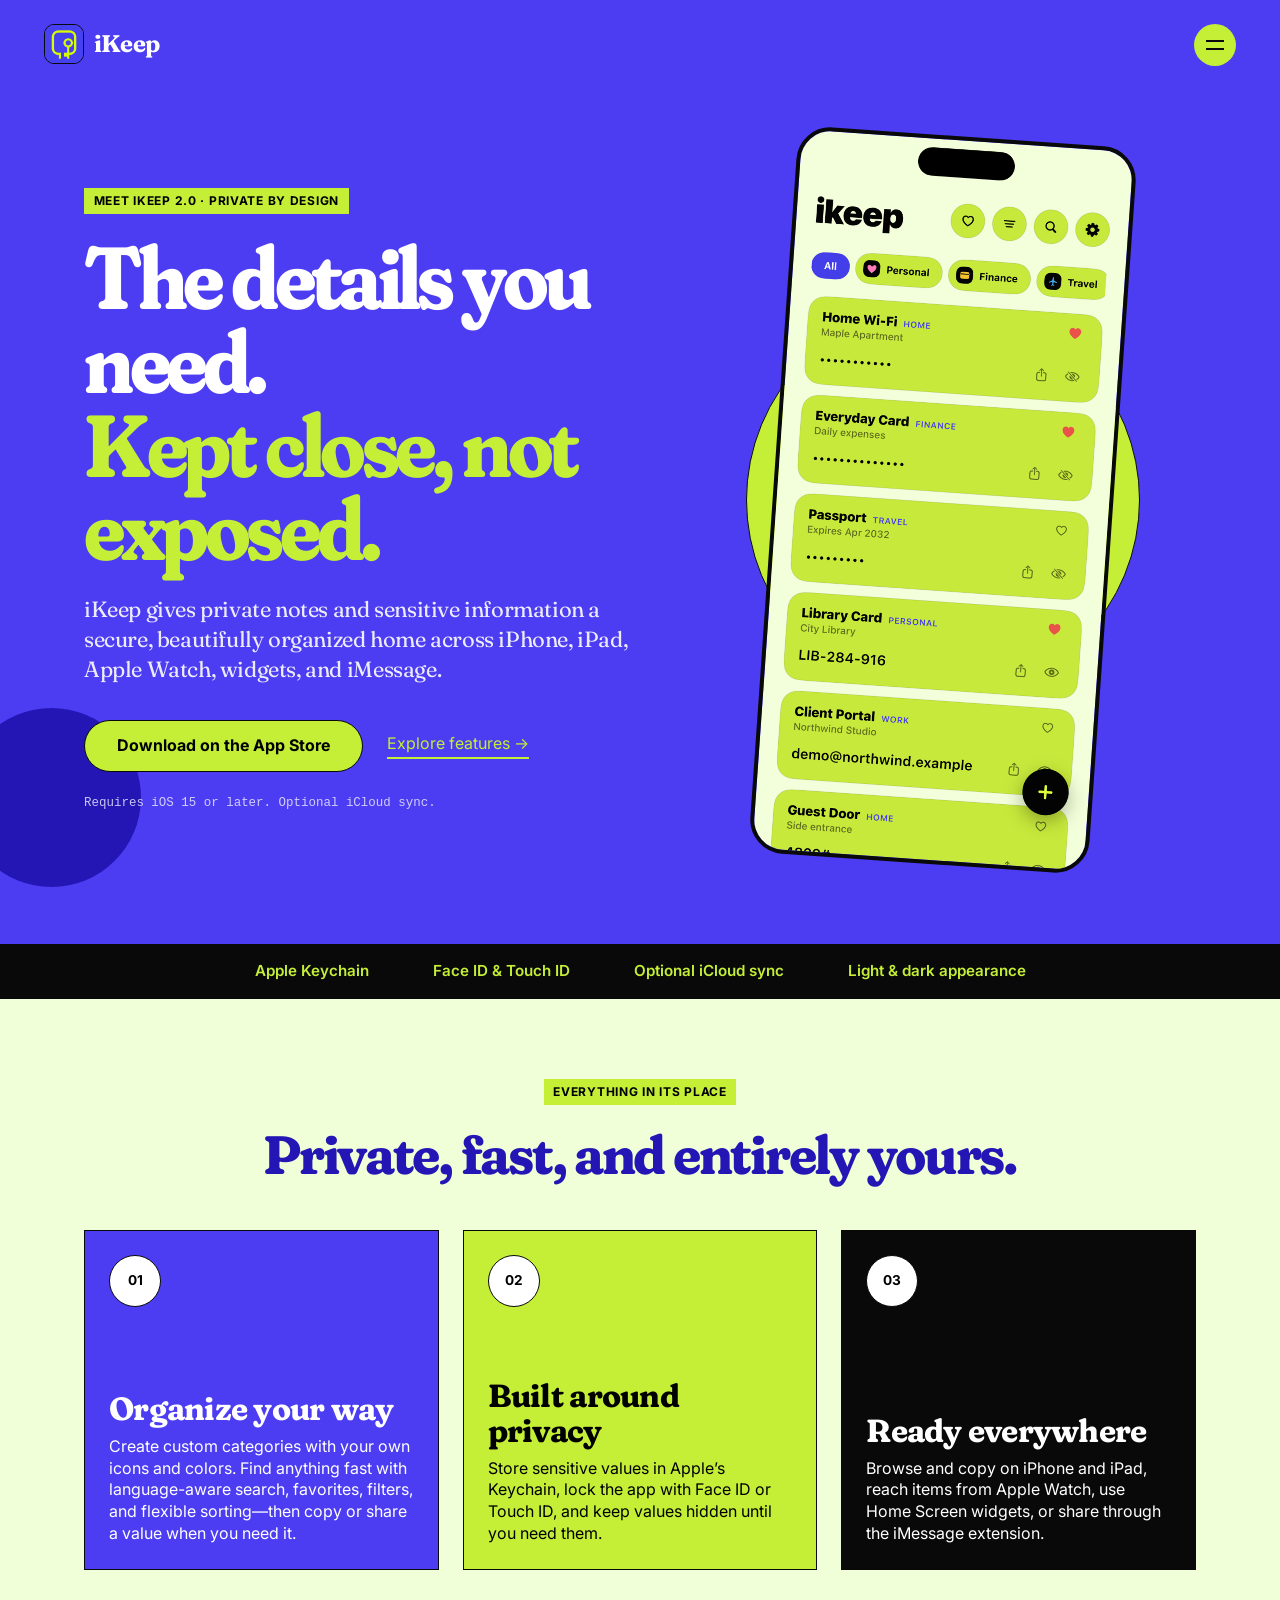
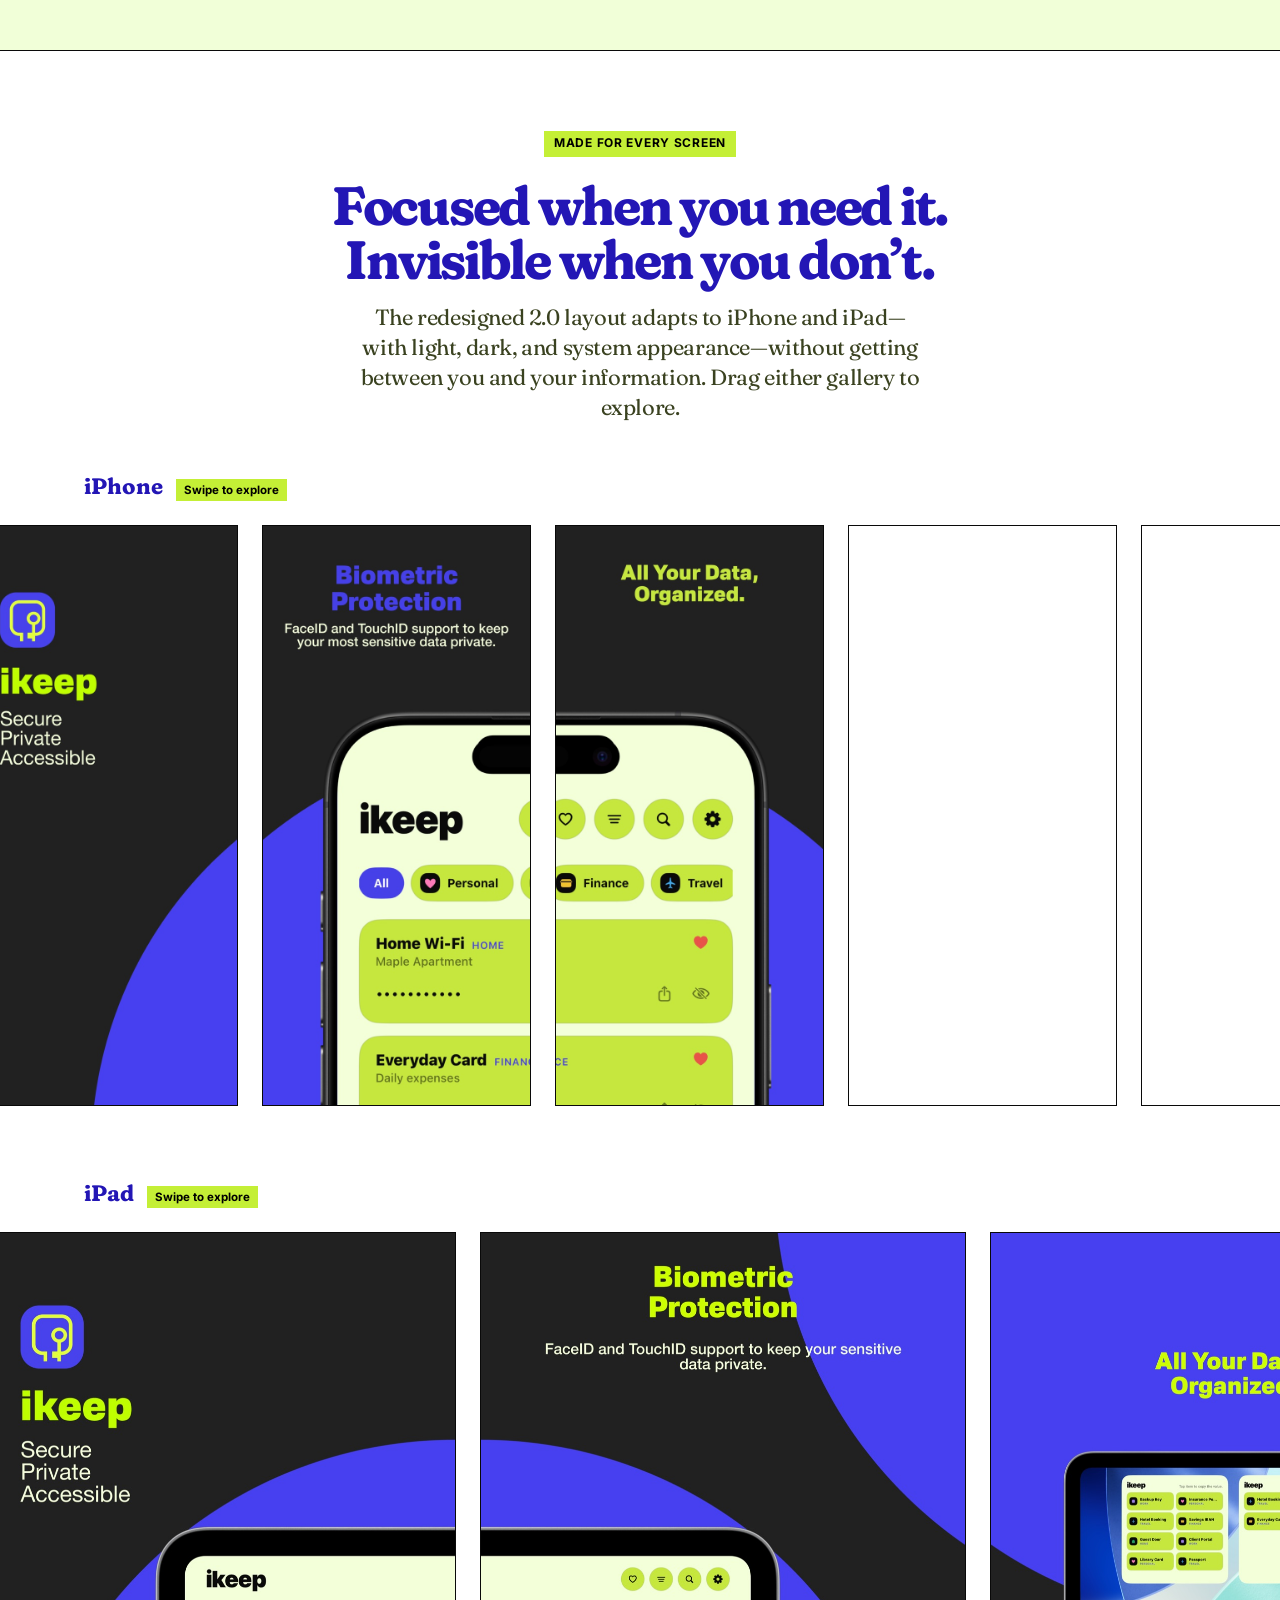
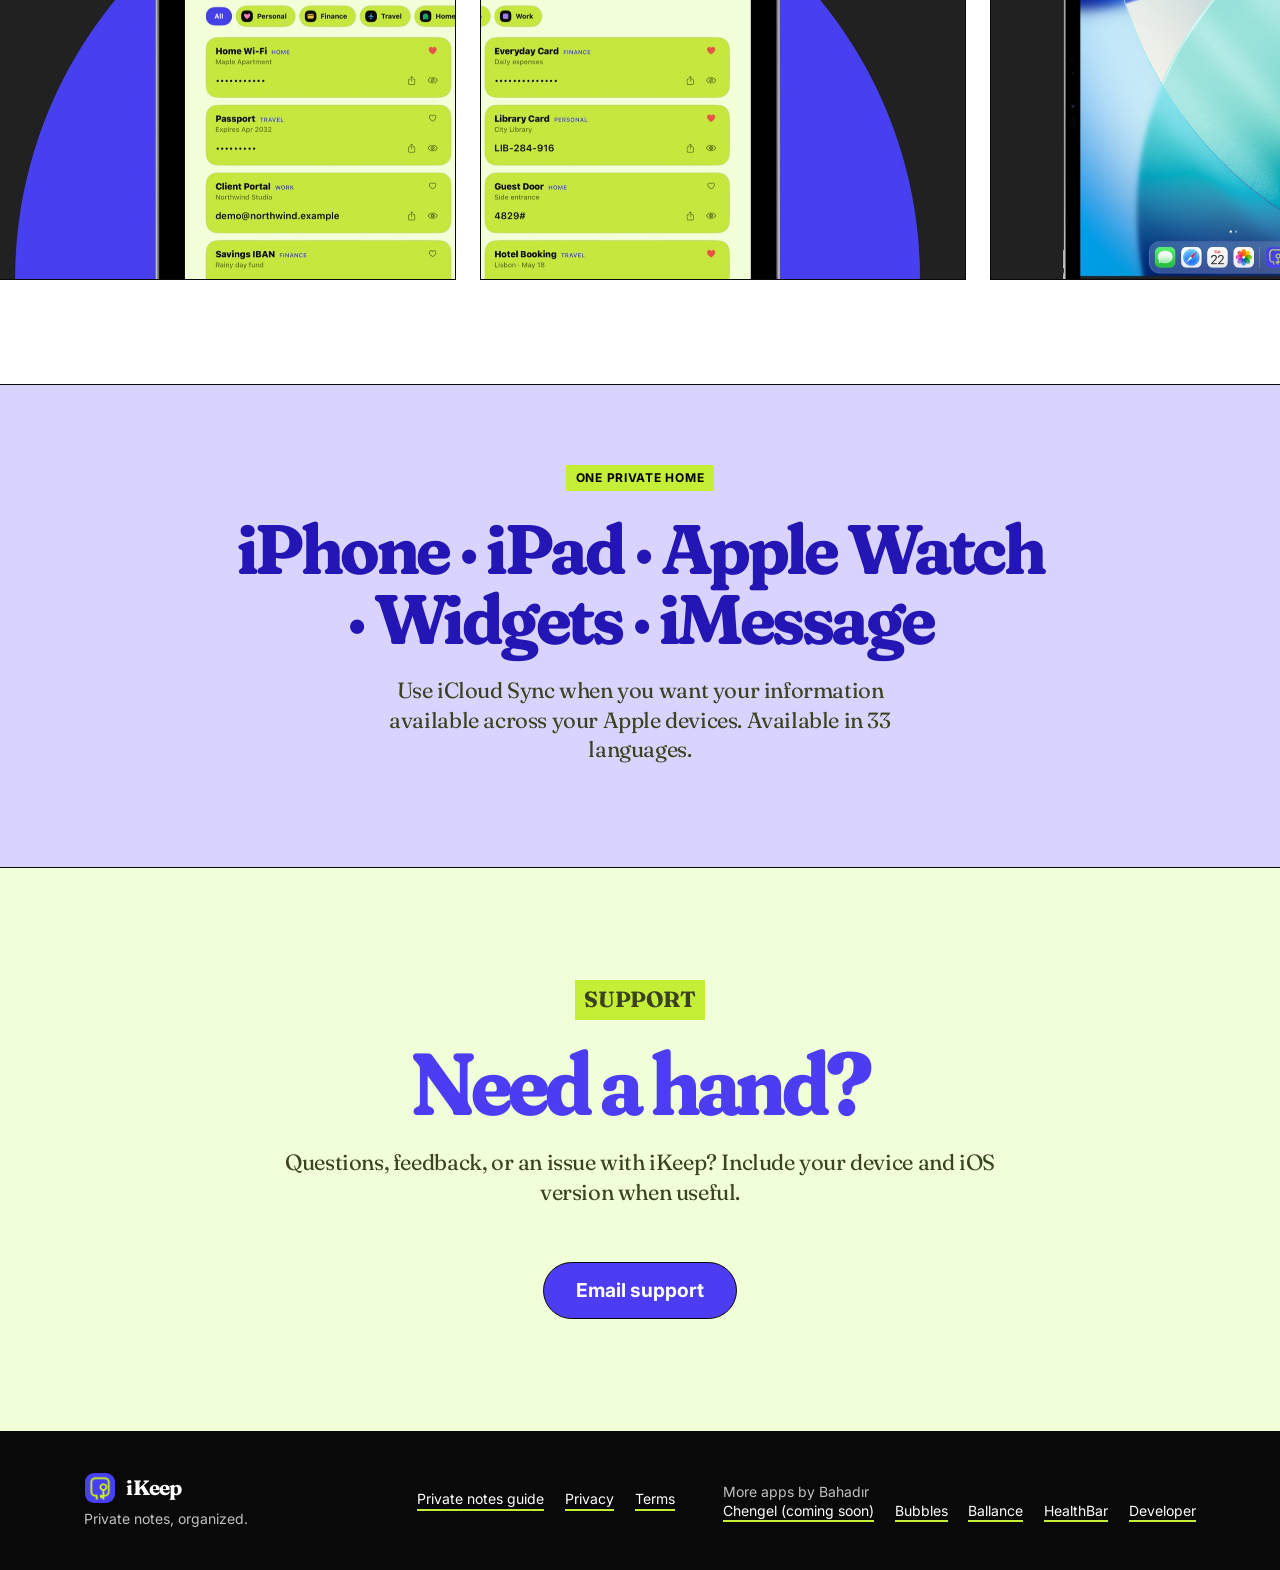
==== commit 71f3d673: "Use info@bahadirsonmez.com as the contact address Co-Authored-By: Claude Opus 5.5 <noreply@anthropic" ====
--- a/index.html
+++ b/index.html
@@ -5,5 +5,5 @@
 <section class="trust" aria-label="Highlights"><p>Apple Keychain</p><p>Face ID &amp; Touch ID</p><p>Optional iCloud sync</p><p>Light &amp; dark appearance</p></section>
 <section id="features" class="section"><p class="eyebrow">Everything in its place</p><h2>Private, fast, and entirely yours.</h2><div class="grid"><article><span>01</span><h3>Organize your way</h3><p>Create custom categories with your own icons and colors. Find anything fast with language-aware search, favorites, filters, and flexible sorting—then copy or share a value when you need it.</p></article><article><span>02</span><h3>Built around privacy</h3><p>Store sensitive values in Apple’s Keychain, lock the app with Face ID or Touch ID, and keep values hidden until you need them.</p></article><article><span>03</span><h3>Ready everywhere</h3><p>Browse and copy on iPhone and iPad, reach items from Apple Watch, use Home Screen widgets, or share through the iMessage extension.</p></article></div></section>
 <section id="screens" class="section screenshot-showcase"><div class="screens-intro"><p class="eyebrow">Made for every screen</p><h2>Focused when you need it. Invisible when you don’t.</h2><p>The redesigned 2.0 layout adapts to iPhone and iPad—with light, dark, and system appearance—without getting between you and your information. Drag either gallery to explore.</p></div><div class="screenshot-group"><div class="screenshot-heading"><h3>iPhone</h3><span>Swipe to explore</span></div><div class="screenshot-rail" data-carousel tabindex="0" aria-label="iKeep iPhone screenshots. Scroll horizontally to browse."><div class="screenshot-track"><img src="/assets/images/screenshots/iphone/01_slice_1.jpg" alt="iKeep App Store screenshot introducing the private notes app" width="415" height="900" loading="eager" decoding="async"><img src="/assets/images/screenshots/iphone/01_slice_2.jpg" alt="iKeep App Store screenshot showing Face ID and Touch ID protection on iPhone" width="415" height="900" loading="lazy" decoding="async"><img src="/assets/images/screenshots/iphone/01_slice_3.jpg" alt="iKeep App Store screenshot showing organized categories on iPhone" width="415" height="900" loading="lazy" decoding="async"><img src="/assets/images/screenshots/iphone/01_slice_4.jpg" alt="iKeep App Store screenshot showing light and dark modes" width="415" height="900" loading="lazy" decoding="async"><img src="/assets/images/screenshots/iphone/01_slice_5.jpg" alt="iKeep App Store screenshot showing sort, filter and instant search on iPhone" width="415" height="900" loading="lazy" decoding="async"><img src="/assets/images/screenshots/iphone/01_slice_6.jpg" alt="iKeep App Store screenshot showing a new item with custom categories" width="415" height="900" loading="lazy" decoding="async"><img src="/assets/images/screenshots/iphone/01_slice_7.jpg" alt="iKeep App Store screenshot showing privacy and appearance settings" width="415" height="900" loading="lazy" decoding="async"></div></div></div><div class="screenshot-group ipad"><div class="screenshot-heading"><h3>iPad</h3><span>Swipe to explore</span></div><div class="screenshot-rail" data-carousel data-direction="reverse" tabindex="0" aria-label="iKeep iPad screenshots. Scroll horizontally to browse."><div class="screenshot-track"><img src="/assets/images/screenshots/ipad/01_slice_1.jpg" alt="iKeep App Store screenshot introducing the app on iPad" width="960" height="1280" loading="lazy" decoding="async"><img src="/assets/images/screenshots/ipad/01_slice_2.jpg" alt="iKeep App Store screenshot showing biometric protection on iPad" width="960" height="1280" loading="lazy" decoding="async"><img src="/assets/images/screenshots/ipad/01_slice_3.jpg" alt="iKeep App Store screenshot showing iKeep widgets on iPad" width="960" height="1280" loading="lazy" decoding="async"><img src="/assets/images/screenshots/ipad/01_slice_4.jpg" alt="iKeep App Store screenshot showing sorting and filtering on iPad" width="960" height="1280" loading="lazy" decoding="async"><img src="/assets/images/screenshots/ipad/01_slice_5.jpg" alt="iKeep App Store screenshot showing a new item on iPad" width="960" height="1280" loading="lazy" decoding="async"><img src="/assets/images/screenshots/ipad/01_slice_6.jpg" alt="iKeep App Store screenshot showing privacy controls on iPad" width="960" height="1280" loading="lazy" decoding="async"></div></div></div></section>
-<section class="section platforms"><p class="eyebrow">One private home</p><h2>iPhone · iPad · Apple Watch · Widgets · iMessage</h2><p>Use iCloud Sync when you want your information available across your Apple devices. Available in 33 languages.</p></section><section id="support" class="section support"><div><p class="eyebrow">Support</p><h2>Need a hand?</h2><p>Questions, feedback, or an issue with iKeep? Include your device and iOS version when useful.</p></div><a class="button secondary" href="mailto:sonmezbahad@gmail.com?subject=iKeep%20Support">Email support</a></section></main>
+<section class="section platforms"><p class="eyebrow">One private home</p><h2>iPhone · iPad · Apple Watch · Widgets · iMessage</h2><p>Use iCloud Sync when you want your information available across your Apple devices. Available in 33 languages.</p></section><section id="support" class="section support"><div><p class="eyebrow">Support</p><h2>Need a hand?</h2><p>Questions, feedback, or an issue with iKeep? Include your device and iOS version when useful.</p></div><a class="button secondary" href="mailto:info@bahadirsonmez.com?subject=iKeep%20Support">Email support</a></section></main>
 <footer><div><a class="brand" href="/"><img src="/assets/images/app-icon.png" alt="" width="32" height="32">iKeep</a><p>Private notes, organized.</p></div><nav aria-label="Explore"><a href="/private-notes-iphone/">Private notes guide</a><a href="/legal/privacy.html">Privacy</a><a href="/legal/terms.html">Terms</a></nav><div><p>More apps by Bahadır</p><nav aria-label="More apps by Bahadır Sönmez"><a href="https://chengel.bahadirsonmez.com/">Chengel (coming soon)</a><a href="https://bubbles.bahadirsonmez.com/">Bubbles</a><a href="https://ballance.bahadirsonmez.com/">Ballance</a><a href="https://healthbar.bahadirsonmez.com/">HealthBar</a><a href="https://bahadirsonmez.com/">Developer</a></nav></div></footer><script src="/assets/site.js" defer></script><!-- Cloudflare Web Analytics --><script type="module" src="https://static.cloudflareinsights.com/beacon.min.js" data-cf-beacon='{"token":"b08214100473499db5d2655d0c62cd89"}'></script><!-- End Cloudflare Web Analytics --></body></html>
